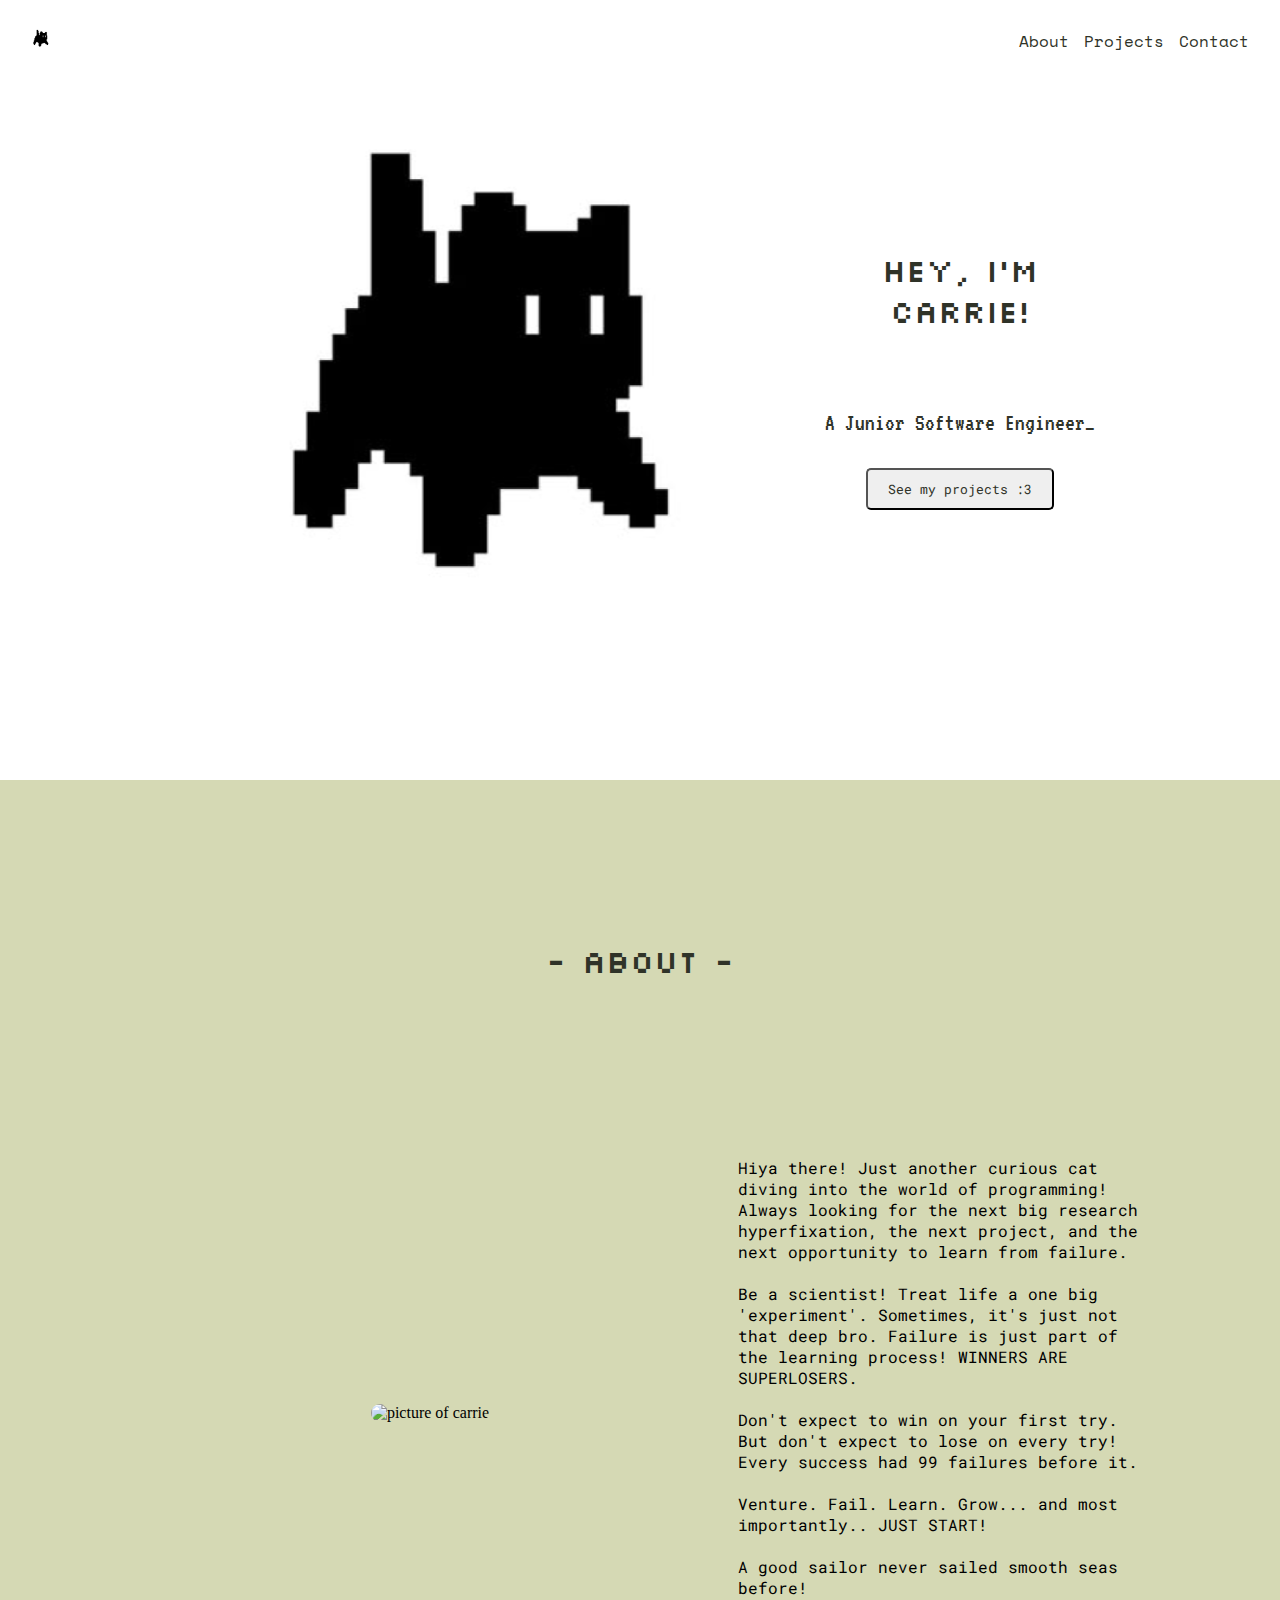
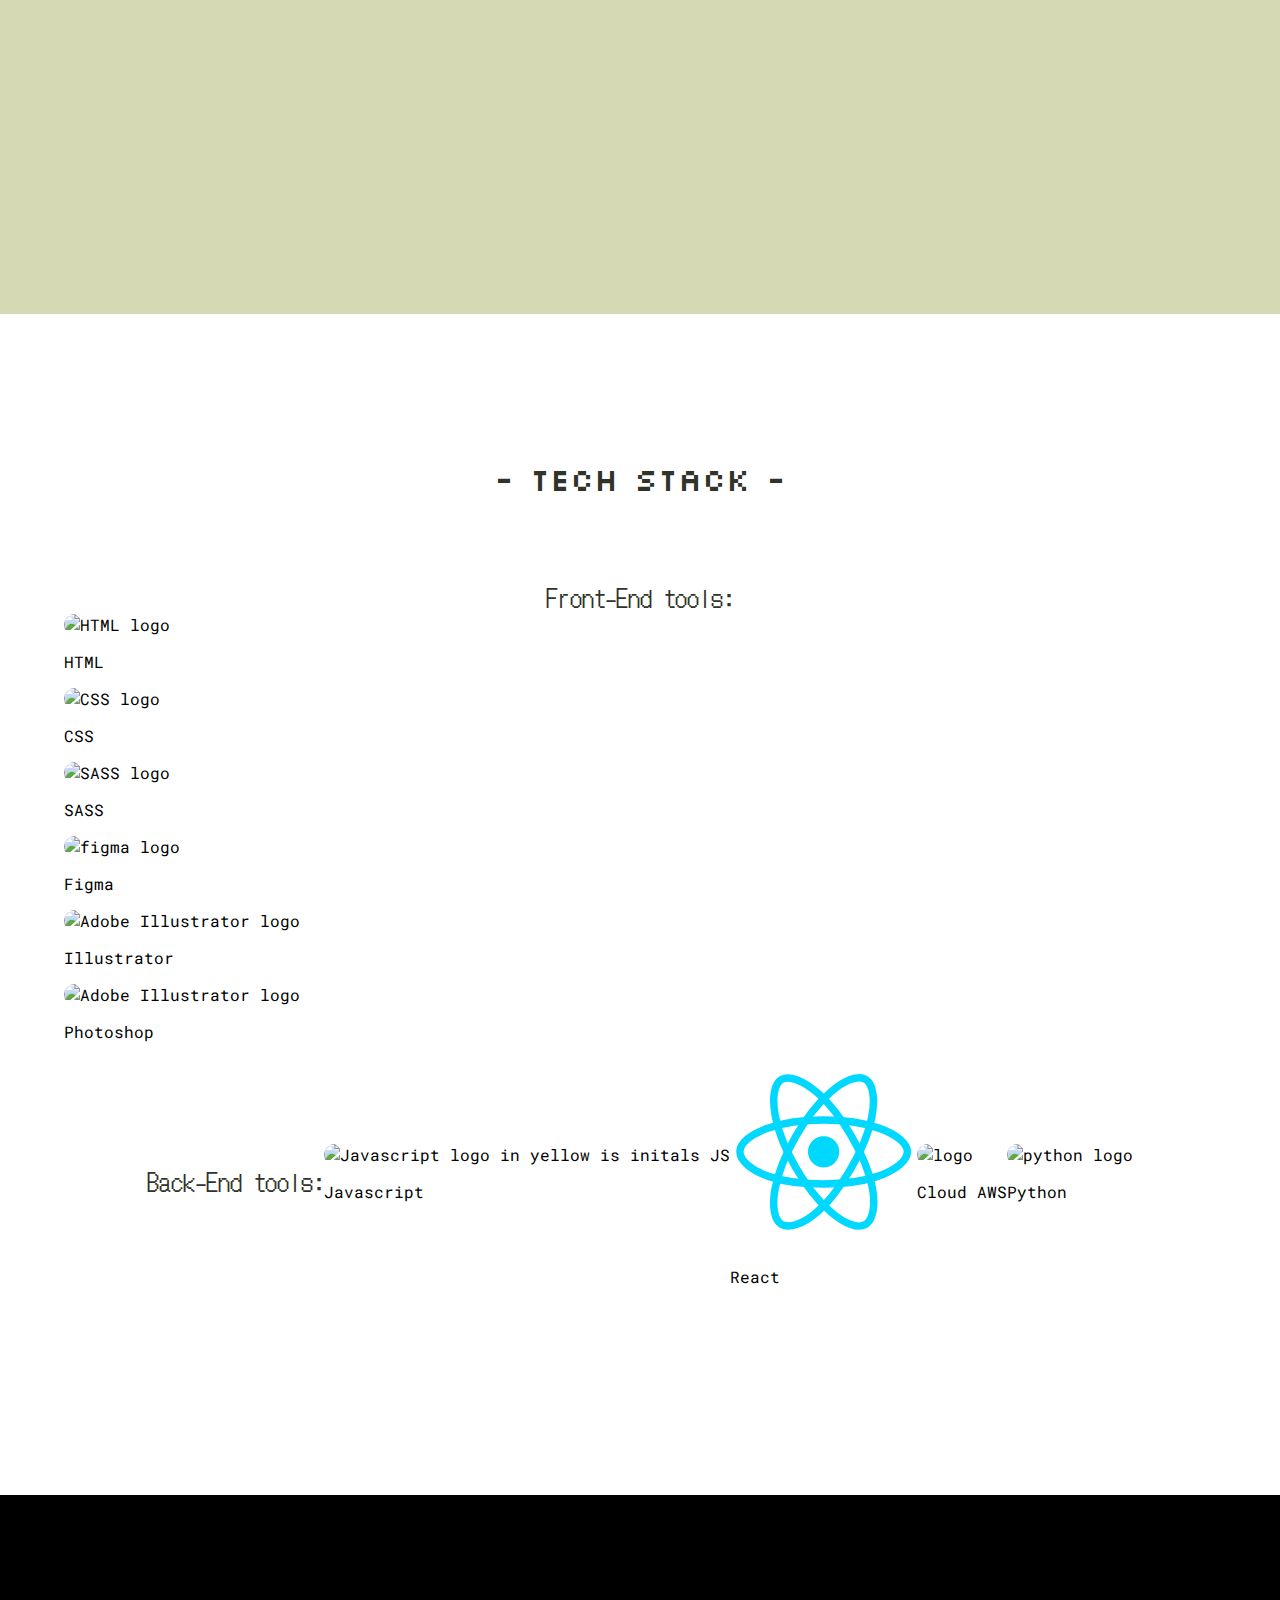
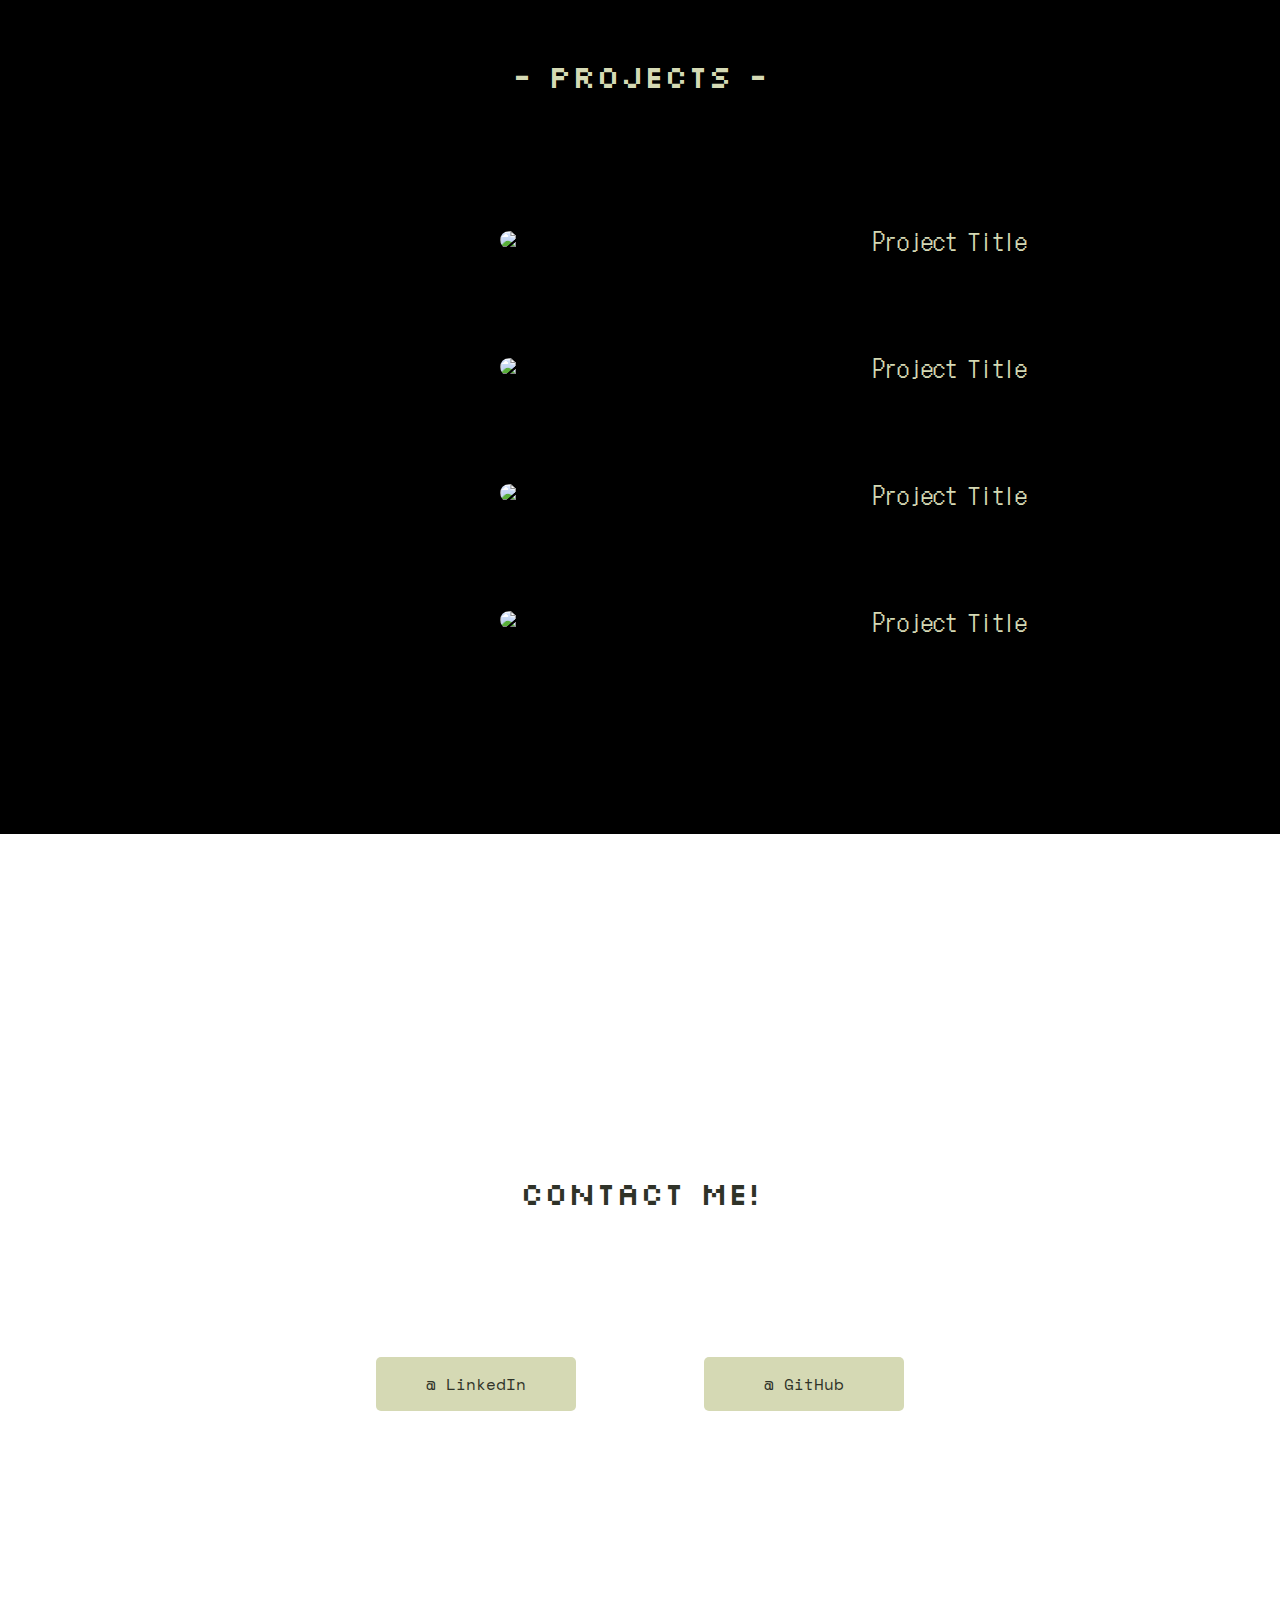
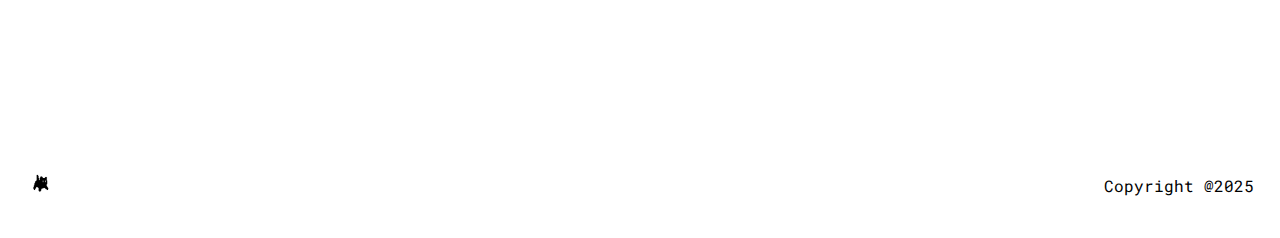
==== main-page.html @ 7bdbd023 "divides up techstacks in front and back end" ====
<!DOCTYPE html>
<html lang="en">
<head>
    <meta charset="UTF-8">
    <meta name="viewport" content="width=device-width, initial-scale=1.0">
    <title>Carrie Gale</title>
    <link rel="stylesheet" href="style.css">
    <link rel="preconnect" href="https://fonts.googleapis.com">
    <link rel="preconnect" href="https://fonts.gstatic.com" crossorigin>
    <link href="https://fonts.googleapis.com/css2?family=Chakra+Petch:ital,wght@0,300;0,400;0,500;0,600;0,700;1,300;1,400;1,500;1,600;1,700&family=DotGothic16&family=Open+Sans:ital,wght@0,300..800;1,300..800&family=Roboto+Mono:ital,wght@0,100..700;1,100..700&family=Silkscreen:wght@400;700&family=Space+Mono:ital,wght@0,400;0,700;1,400;1,700&family=VT323&display=swap" rel="stylesheet">
    <script src="https://kit.fontawesome.com/2f1970a1ee.js" crossorigin="anonymous"></script>
</head>
     
<body>
        <!-- Remember BEM : [block]__[element]--[modifier] -->
    <nav id="navbar">
        <div class="nav-wrapper">
            <div class="img-wrapper">
                <a href="./index.html">
                    <img id="logo" src="./images/cat mascot.png" alt="personal logo"> 
                </a>
            </div>
        </div>
        </div>
        <div class="nav-wrapper">
            <a href="#about">About</a>
            <a href="#projects">Projects</a>
            <a href="#contact">Contact</a>
        </div>
    </nav>

    <header id="header">
        <div class="half1">
            <div class="img-wrapper" >
                <img src="./images/cat mascot.png" alt="pixelated scaredy cat">
            </div>    
        </div>
        <div class="half2 fullHeight">
            <h1 class="silkscreen-regular">Hey, I'm Carrie!</h1>
            <h2 class="vt323-regular" >A Junior Software Engineer_</h2>
            <!-- <h3>& Freelance UX Designer</h2> -->
            <a href="#projects" id="button-wrap">
                <button type="button" class="CTA-button roboto-mono--normal">See my projects :3</button>
            </a>
        </div>
    </header>


    <section id="about">

        <h1 class="silkscreen-regular"> - ABOUT - </h1>

        <div class="whole-wrap">

            <div class="half1">
                <div class="img-wrapper">
                    <img src="https://placecats.com/500/500" alt="picture of carrie">
                </div>
            </div>
            <div class="half2">
                <div class="text-wrapper">
                    <!-- add spme emojis and bolding to spruce this up -->
                    <p class="roboto-mono--normal"> 
                        Hiya there! Just another curious cat diving into the world of programming! Always looking for the next big research hyperfixation, the next project, and the next opportunity to learn from failure.
                        <br><br>
                        Be a scientist!  Treat life a one big 'experiment'. Sometimes, it's just not that deep bro. Failure is just part of the learning process! WINNERS ARE SUPERLOSERS.
                        <br><br>
                        Don't expect to win on your first try. But don't expect to lose on every try! Every success had 99 failures before it. 
                        <br><br>
                        Venture. Fail. Learn. Grow... and most importantly.. JUST START! 
                        <br><br>
                        A good sailor never sailed smooth seas before!
                    </p>
                </div>
            </div>

        </div>

    </section>

    <section id="techstack-section">
        <h1 class="silkscreen-regular"> - TECH STACK - </h1>
        <div class="teckstack roboto-mono--normal">
            <h2 class="dotgothic16-regular">Front-End tools:</h2>

            <div class="teckstack__software">
                <img src="https://placecats.com/100/100" alt="HTML logo" >
                <p class="">HTML</p>
            </div>
            <div class="teckstack__software">
                <img src="https://placecats.com/100/100" alt="CSS logo" >
                <p class="roboto-mono--normal">CSS</p>
            </div>
            <div class="teckstack__software">
                <img src="https://placecats.com/100/100" alt="SASS logo" >
                <p class="roboto-mono--normal">SASS</p>
            </div>
            <div class="teckstack__software">
                <img src="https://placecats.com/100/100" alt="figma logo">
                <p class="roboto-mono--normal">Figma</p>
            </div>
            <div class="teckstack__software">
                <img src="https://placecats.com/100/100" alt="Adobe Illustrator logo">
                <p class="roboto-mono--normal">Illustrator</p>
            </div>
            <div class="teckstack__software">
                <img src="https://placecats.com/100/100" alt="Adobe Illustrator logo">
                <p class="roboto-mono--normal">Photoshop</p>
            </div>
        </div>
        <div class="techstack roboto-mono--normal">
            <h2 class="dotgothic16-regular">Back-End tools:</h2>
            <div class="teckstack__software">
                <img src="" alt="Javascript logo in yellow is initals JS">
                <p class="roboto-mono--normal">Javascript</p>
            </div> 
            <div class="teckstack__software">
                <img src="./images/react-logo.svg" alt="React logo showing a blue nucleus">
                <p class="roboto-mono--normal">React</p>
            </div>
            <div class="teckstack__software">
                <img src="https://placecats.com/100/100" alt="logo">
                <p class="roboto-mono--normal">Cloud AWS</p>
            </div>
            <div class="teckstack__software">
                <img src="https://placecats.com/100/100" alt="python logo">
                <p class="roboto-mono--normal">Python</p>
            </div>
        </div>
    </section>

    <section id="projects">

        <h1 class="silkscreen-regular"> - PROJECTS - </h1>

        <div class="project-card">
            <div class="half1">
                <div class="img-wrapper">
                    <img src="https://placecats.com/500/500" alt="project preview">
                </div>
            </div>
            <div class="half2">
                <div class="caption-wrapper">
                    <h2 class="project-title dotgothic16-regular">Project Title</h2>
                    <!-- <p class="caption roboto-mono--normal">this is a caption</p> -->
                </div>
            </div>
        </div>

        <div class="project-card">
            <div class="half1">
                <div class="img-wrapper">
                    <img src="https://placecats.com/500/500" alt="project preview">
                </div>
            </div>
            <div class="half2">
                <div class="caption-wrapper">
                    <h2 class="project-title dotgothic16-regular">Project Title</h2>
                    <!-- <p class="caption roboto-mono--normal">this is a caption</p> -->
                </div>
            </div>
        </div>

        <div class="project-card">
            <div class="half1">
                <div class="img-wrapper">
                    <img src="https://placecats.com/500/500" alt="project preview">
                </div>
            </div>
            <div class="half2">
                <div class="caption-wrapper">
                    <h2 class="project-title dotgothic16-regular">Project Title</h2>
                    <!-- <p class="caption roboto-mono--normal">this is a caption</p> -->
                </div>
            </div>
        </div>

        <div class="project-card">
            <div class="half1">
                <div class="img-wrapper">
                    <img src="https://placecats.com/500/500" alt="project preview">
                </div>
            </div>
            <div class="half2">
                <div class="caption-wrapper">
                    <h2 class="project-title dotgothic16-regular">Project Title</h2>
                    <!-- <p class="caption roboto-mono--normal">this is a caption</p> -->
                </div>
            </div>
        </div>

    </section>


    <section id="contact">
        <h1 class="silkscreen-regular">Contact me!</h1>
        <div id="contact-wrapper">
            <a href="https://www.linkedin.com/in/carrie-gale/">@ LinkedIn</a>
            <a href="https://github.com/carriegale2710/">@ GitHub</a>
        </div>
    </section>


    <footer id="footer">
        <div class="img-wrapper">
            <a href="./index.html">
                <img id="logo" src="./images/cat mascot.png" alt="personal logo"> 
            </a>
        </div>
        <p class="roboto-mono--normal">Copyright @2025</p>
    </footer>
    
</body>
</html>
---- style.css ----
/* SCSS HEX */
.silkscreen-regular {
  font-family: "Silkscreen", sans-serif;
  font-style: normal;
  font-weight: 400;
  margin: 0;
}
.silkscreen.silkscreen-bold {
  font-family: "Silkscreen", sans-serif;
  font-weight: 700;
  font-style: normal;
  margin: 0;
}

.vt323-regular {
  font-family: "VT323", monospace;
  font-weight: 400;
  font-style: normal;
  margin: 0;
}

.dotgothic16-regular {
  font-family: "DotGothic16", sans-serif;
  font-weight: 400;
  font-style: normal;
  margin: 0;
}

.roboto-mono--normal {
  font-family: "Roboto Mono", monospace;
  font-optical-sizing: auto;
  font-weight: normal;
  font-style: normal;
}

.open-sans--normal {
  font-family: "Open Sans", sans-serif;
  font-optical-sizing: auto;
  font-weight: normal;
  font-style: normal;
  font-variation-settings: "wdth" 100;
}

.space-mono--regular {
  font-family: "Space Mono", monospace;
  font-weight: 400;
  font-style: normal;
}
.space-mono--regular--italic {
  font-style: italic;
}
.space-mono--bold {
  font-family: "Space Mono", monospace;
  font-weight: 700;
  font-style: normal;
}
.space-mono--bold--italic {
  font-style: italic;
}

.whole-wrap {
  display: flex;
  flex-direction: row;
  justify-content: center;
  align-items: center;
  flex-wrap: wrap;
  width: 100%;
}

.half1 {
  width: 50%;
  height: fit-content;
  max-height: 100%;
  display: flex;
  flex-direction: column;
  justify-content: center;
  align-items: center;
  padding: 2%;
  justify-items: center;
}

.half2 {
  display: flex;
  flex-direction: column;
  justify-content: center;
  align-items: center;
  width: fit-content;
  height: auto;
}

.img-wrapper {
  max-height: 100%;
  max-width: 100%;
  display: flex;
  flex-direction: column;
  justify-content: center;
  align-items: center;
  overflow: hidden;
}
.img-wrapper img {
  max-width: 100%;
  max-height: 100%;
  height: auto;
  width: fit-content;
  object-fit: contain;
  justify-self: center;
  align-self: center;
}

.text-wrapper {
  max-height: 100%;
  max-width: 100%;
  display: flex;
  flex-direction: column;
  justify-content: center;
  align-items: center;
  padding: 80px 0 150px 20px;
}
.text-wrapper p {
  max-width: 400px;
  max-height: 100%;
  height: fit-content;
  width: fit-content;
}

.caption-wrapper {
  display: flex;
  flex-direction: row;
  justify-content: center;
  align-items: center;
  justify-content: space-between;
  text-align: left;
  width: 100%;
}

a {
  text-decoration: none;
  font-family: "Space Mono", monospace;
  font-weight: 500;
  font-style: normal;
  padding: 2px 5px 2px 5px;
  color: #2f3328;
}
a:hover {
  color: #70bd9a;
}

#logo {
  height: 20px;
}

.CTA-button {
  text-align: center;
  color: #2f3328;
  border-radius: 5px;
  padding: 10px 20px 10px 20px;
}
.CTA-button:hover {
  color: #d5d9b4;
  background-color: #2f3328;
}

nav {
  display: flex;
  flex-direction: row;
  justify-content: center;
  align-items: center;
  justify-content: space-between;
  padding: 2%;
  position: sticky;
  top: 0;
  overflow: hidden;
  background-color: white;
}
nav .nav-wrapper {
  display: flex;
  flex-direction: row;
  gap: 5px;
  height: 100%;
  max-width: 100%;
  justify-content: space-between;
}

#header {
  display: flex;
  flex-direction: row;
  justify-content: center;
  align-items: center;
  flex-wrap: wrap;
  align-self: center;
  height: fit-content;
  width: 100%;
  margin: 0px;
  padding: 0px 0 150px 0;
}
#header #button-wrap {
  margin: 10% 15% 10% 15%;
}

#about {
  padding: 80px 5% 150px 5%;
  background-color: #d5d9b4;
  height: fit-content;
  width: 100%;
}
#about .whole-wrap {
  display: flex;
  flex-direction: row;
  justify-content: center;
  align-items: center;
  flex-wrap: wrap;
  max-width: 100%;
  height: fit-content;
}

#projects {
  height: fit-content;
  background-color: black;
  padding: 80px 0 150px 0;
}
#projects h1 {
  color: #d5d9b4;
}

.project-card {
  padding: 30px;
  gap: 10px;
  display: flex;
  flex-direction: row;
  justify-content: center;
  align-items: center;
  flex-wrap: wrap;
}

.project-title {
  color: #d5d9b4;
}

#contact {
  width: 100%;
  height: 100vh;
  display: flex;
  flex-direction: column;
  justify-content: center;
  align-items: center;
  justify-content: center;
}

#contact-wrapper {
  width: 100%;
  display: flex;
  flex-direction: row;
  flex-wrap: wrap;
  display: flex;
  flex-direction: row;
  justify-content: center;
  align-items: center;
}
#contact-wrapper a {
  background-color: #d5d9b4;
  margin: 5%;
  border-radius: 5px;
  width: 200px;
  padding: 15px;
  display: flex;
  flex-direction: column;
  justify-content: center;
  align-items: center;
}

#footer {
  display: flex;
  flex-direction: row;
  justify-content: center;
  align-items: center;
  justify-content: space-between;
  padding: 2%;
}

#techstack-section {
  max-width: 100%;
  padding: 5% 5% 15% 5%;
  justify-content: space-evenly;
}

.techstack {
  display: flex;
  flex-direction: row;
  justify-content: center;
  align-items: center;
  flex-wrap: wrap;
}
.techstack__software {
  display: flex;
  flex-direction: column;
  justify-content: center;
  align-items: center;
  flex-wrap: wrap;
  width: fit-content;
  height: fit-content;
  padding: 100px;
}

* {
  box-sizing: border-box;
}

html, body {
  height: 100vh;
  padding: 0;
  margin: 0;
  scroll-behavior: smooth;
}

h1 {
  padding: 80px 5%;
  text-align: center;
  color: #2f3328;
}

h2 {
  margin: 20px;
  text-align: center;
  color: #2f3328;
}

img, button {
  border-radius: 20px;
}

/*# sourceMappingURL=style.css.map */
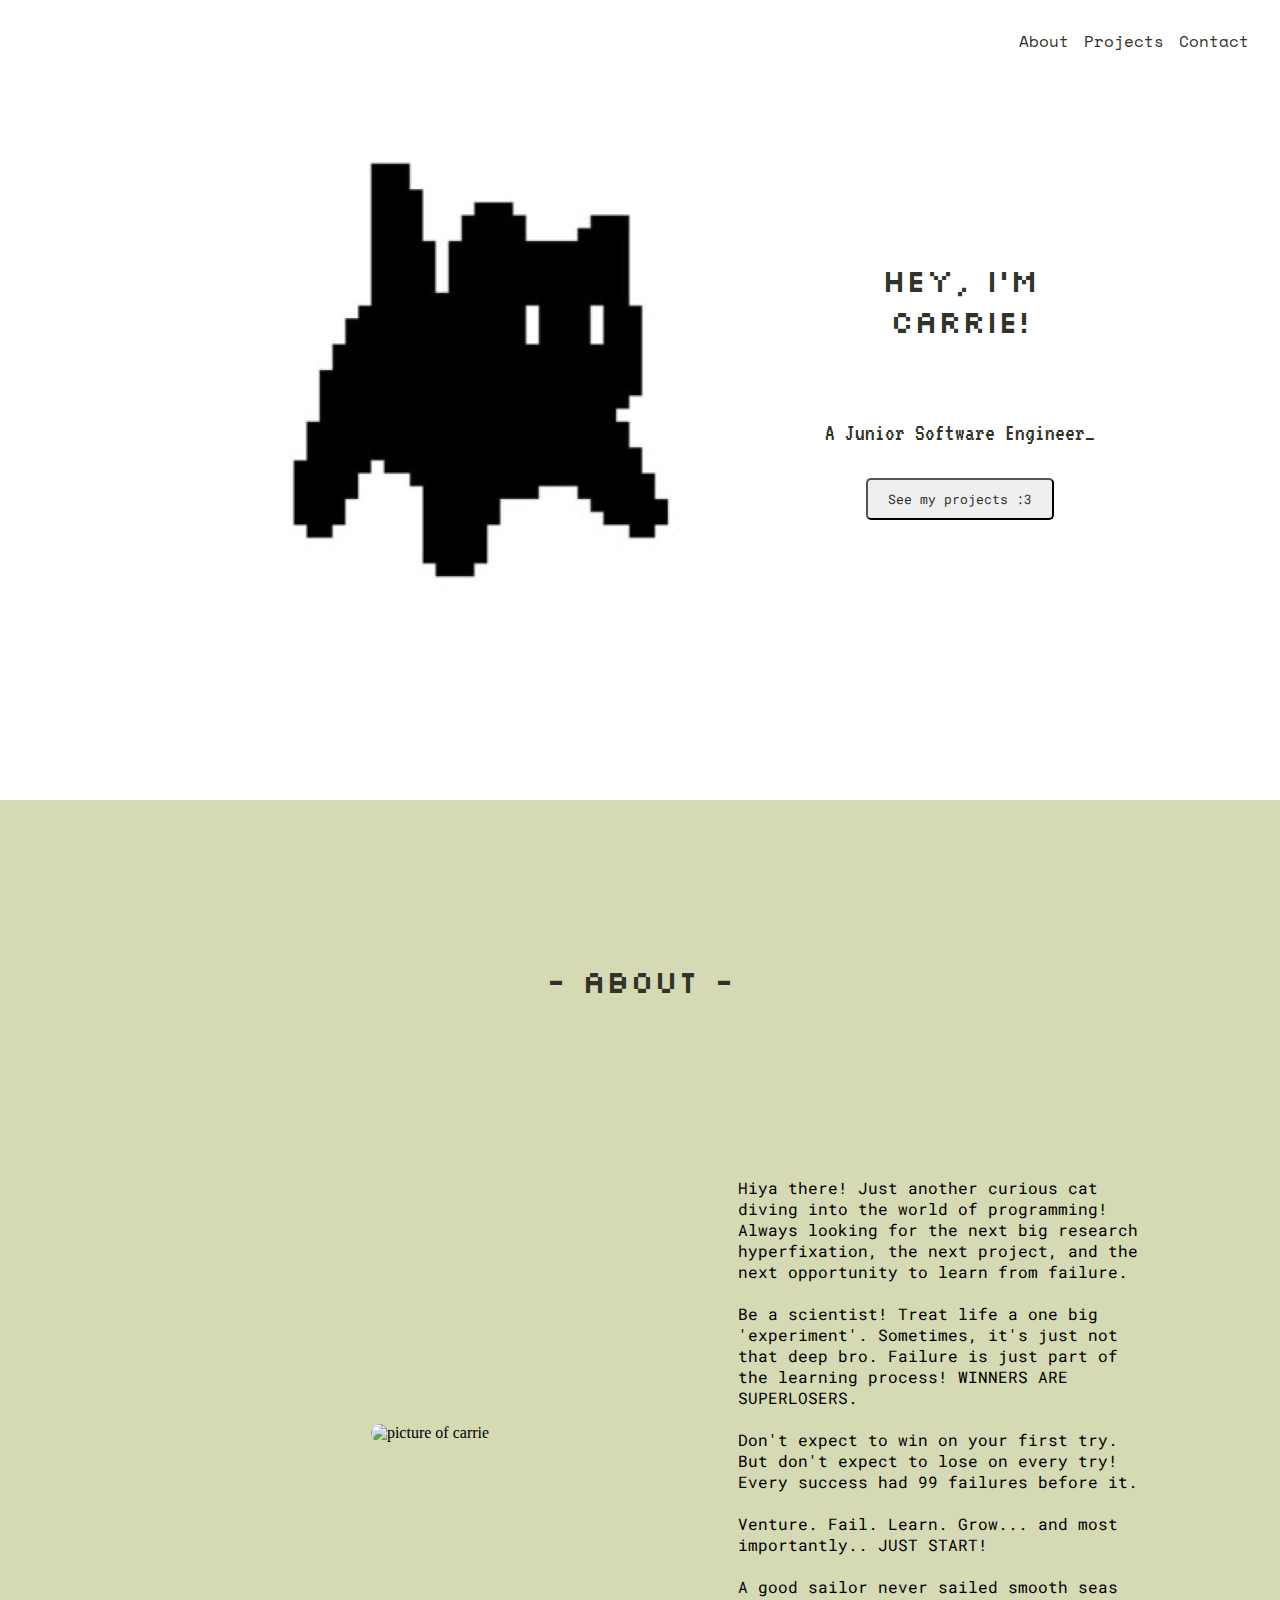
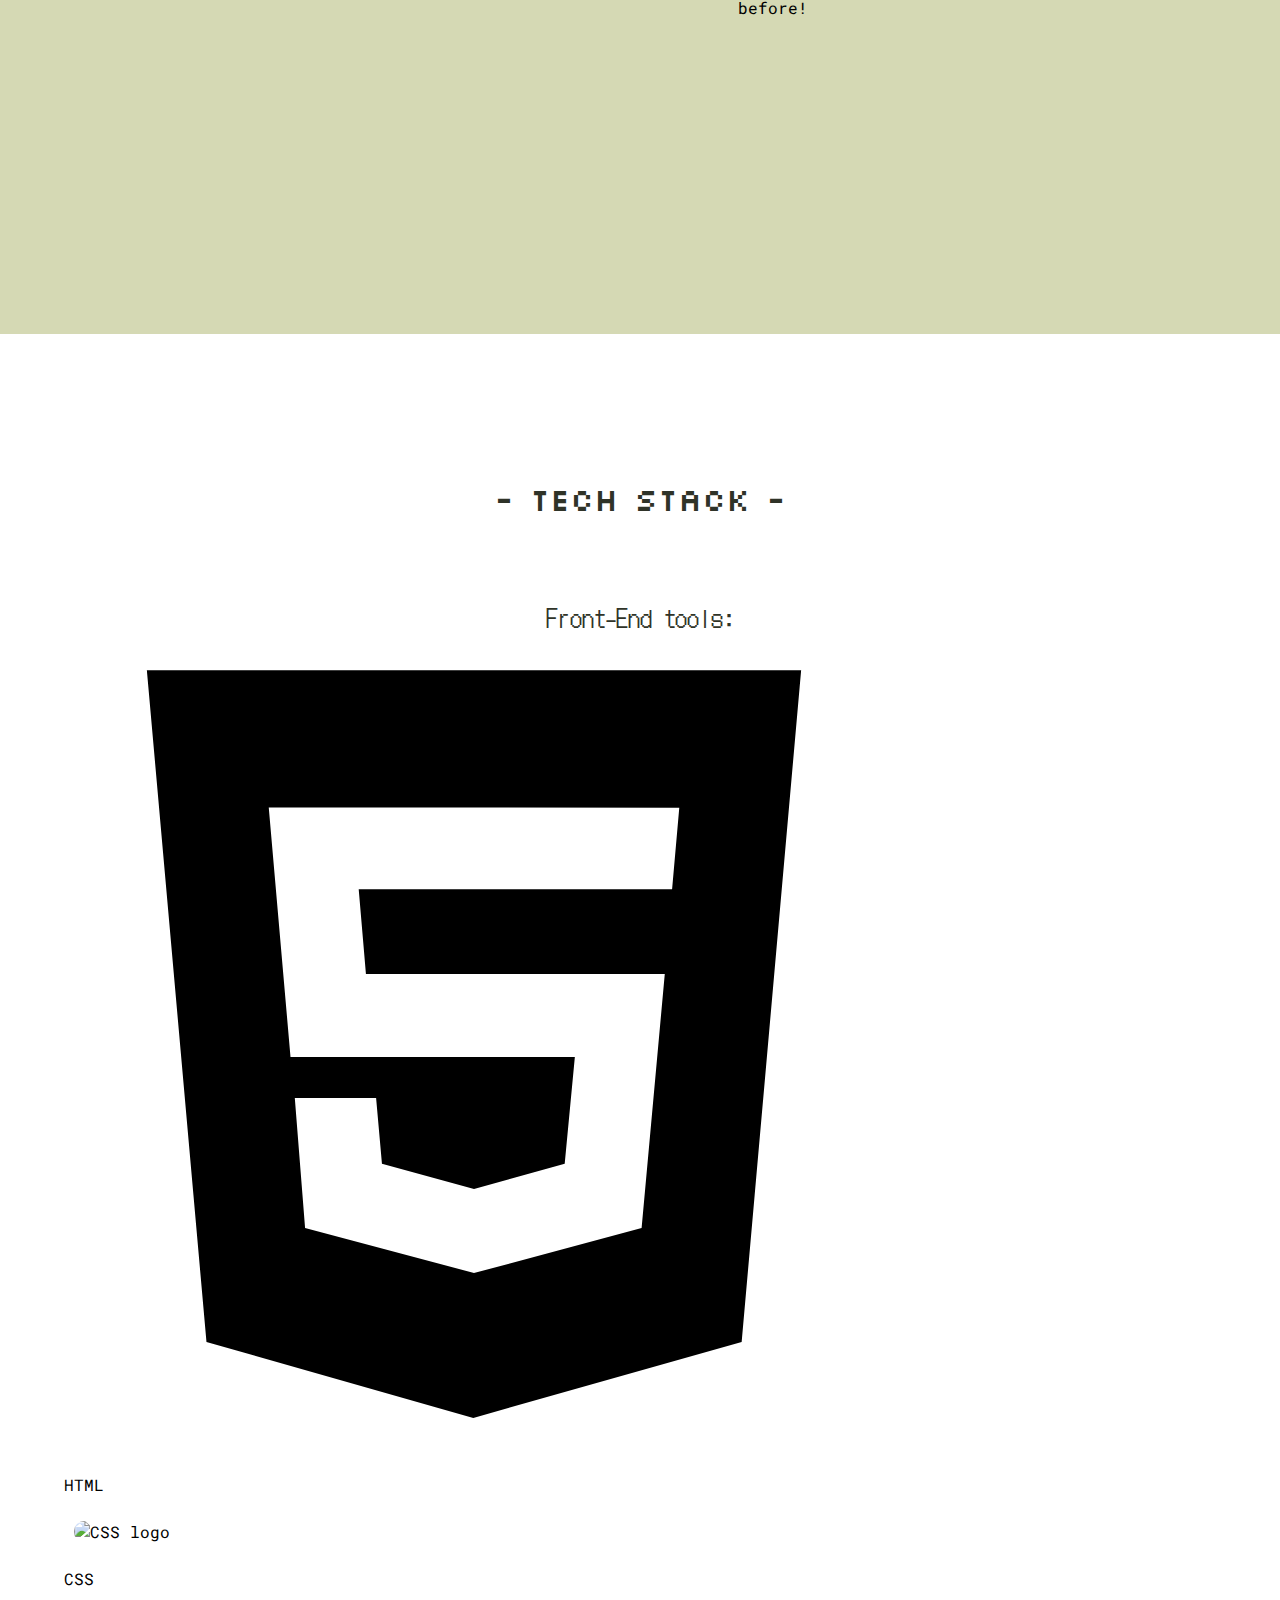
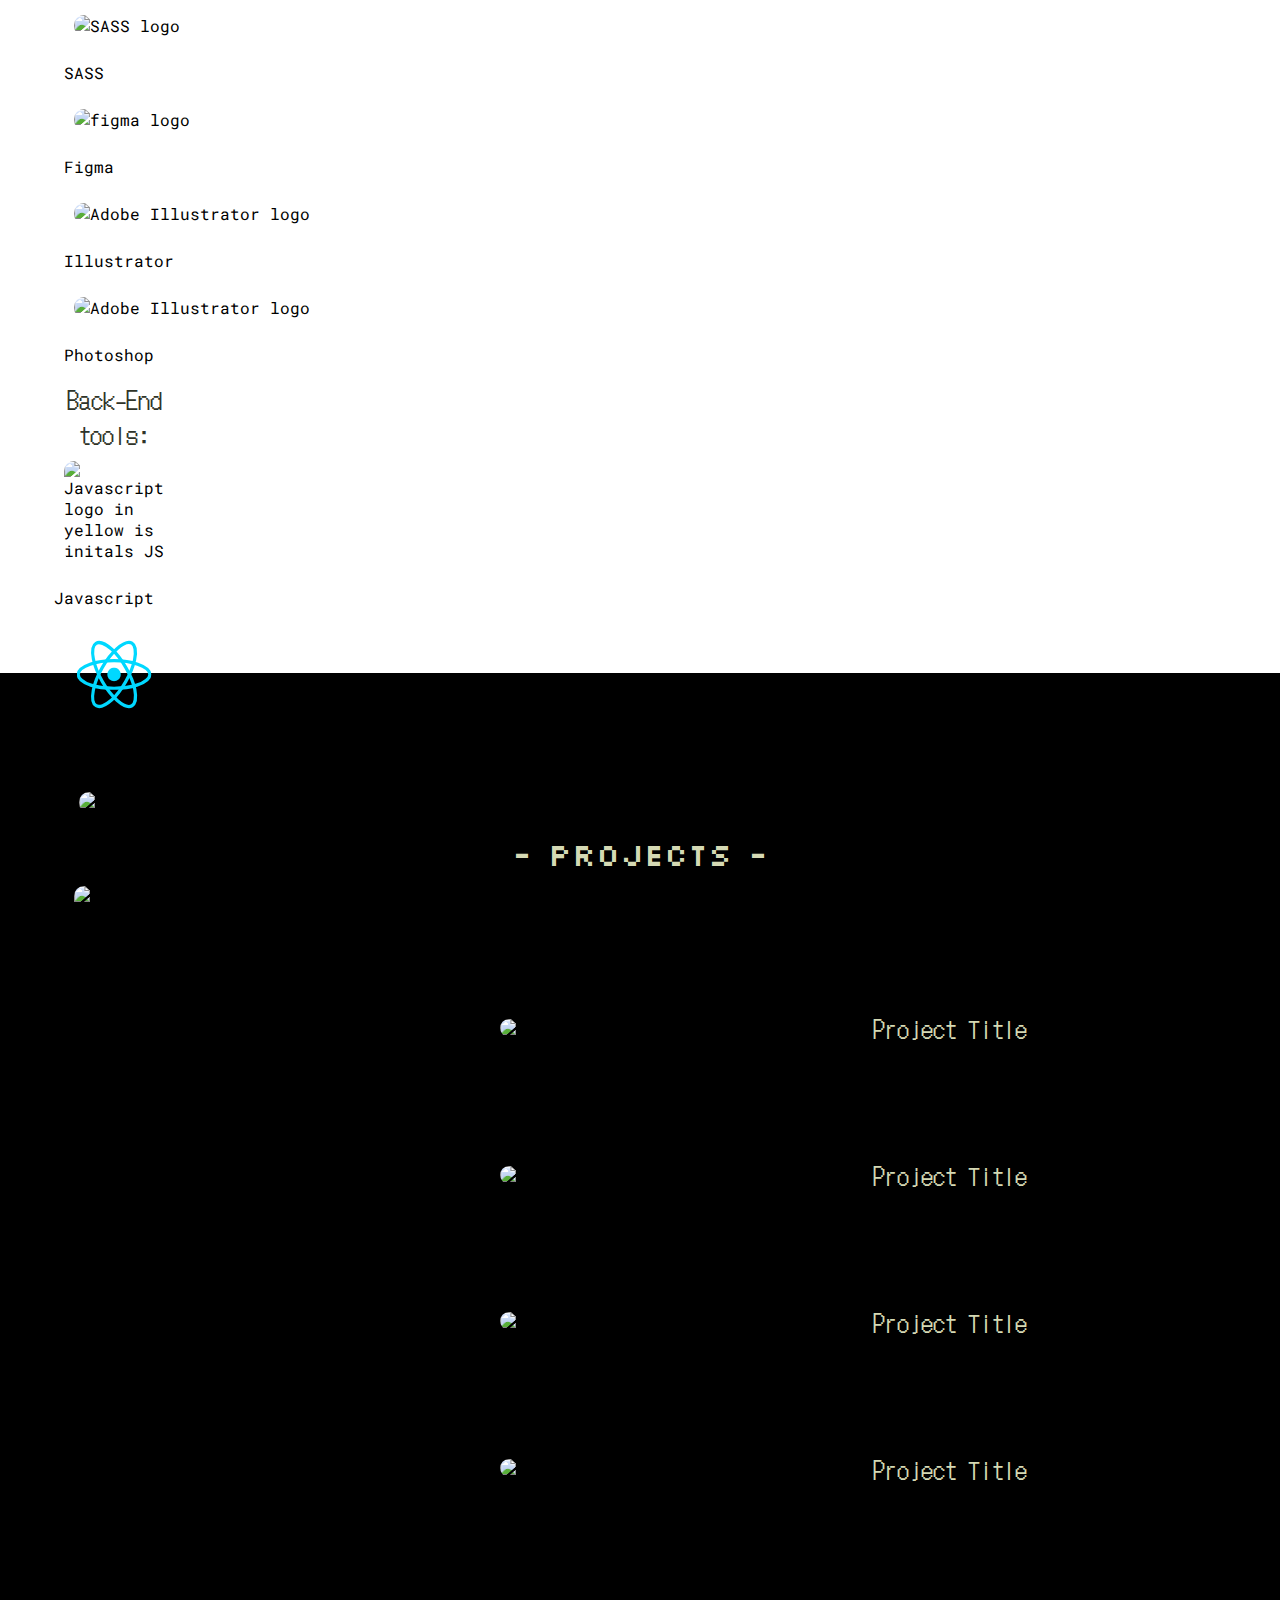
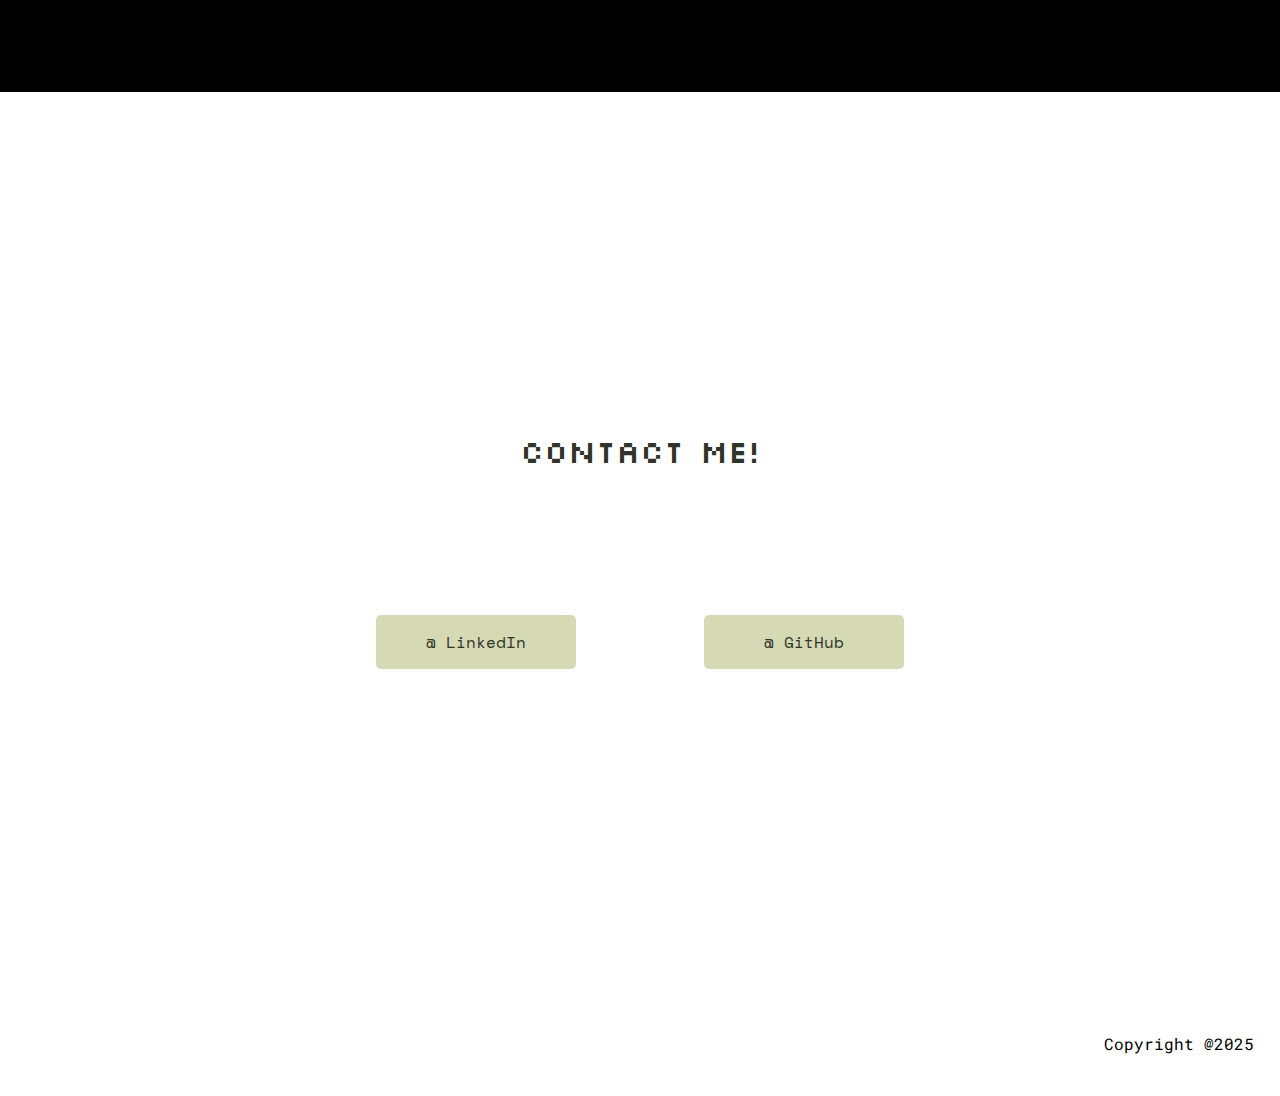
==== commit e332df64: "renames files and classes, ids" ====
--- a/main-page.html
+++ b/main-page.html
@@ -13,7 +13,7 @@
      
 <body>
         <!-- Remember BEM : [block]__[element]--[modifier] -->
-    <nav id="navbar">
+    <nav id="nav">
         <div class="nav-wrapper">
             <div class="img-wrapper">
                 <a href="./index.html">
@@ -83,8 +83,8 @@
         <div class="teckstack roboto-mono--normal">
             <h2 class="dotgothic16-regular">Front-End tools:</h2>
 
-            <div class="teckstack__software">
-                <img src="https://placecats.com/100/100" alt="HTML logo" >
+            <div class="teckstack__item">
+                <img src="./images/logos/html5-svgrepo-com.svg" alt="HTML logo" >
                 <p class="">HTML</p>
             </div>
             <div class="teckstack__software">
--- a/style.css
+++ b/style.css
@@ -97,9 +97,10 @@
   align-items: center;
   overflow: hidden;
 }
-.img-wrapper img {
-  max-width: 100%;
-  max-height: 100%;
+
+img {
+  max-height: 100%;
+  max-width: 100%;
   height: auto;
   width: fit-content;
   object-fit: contain;
@@ -289,16 +290,19 @@
   justify-content: center;
   align-items: center;
   flex-wrap: wrap;
-}
-.techstack__software {
-  display: flex;
-  flex-direction: column;
-  justify-content: center;
-  align-items: center;
-  flex-wrap: wrap;
+  height: 100px;
+  width: 100px;
+}
+.techstack__item {
+  display: flex;
+  flex-direction: column;
+  justify-content: center;
+  align-items: center;
+  flex-wrap: wrap;
+  max-height: 100%;
+  max-width: 100%;
+  height: fit-content;
   width: fit-content;
-  height: fit-content;
-  padding: 100px;
 }
 
 * {
@@ -324,8 +328,15 @@
   color: #2f3328;
 }
 
-img, button {
+button {
   border-radius: 20px;
 }
 
+img {
+  max-width: 100%;
+  object-fit: scale-down;
+  padding: 10px;
+  border-radius: 20px;
+}
+
 /*# sourceMappingURL=style.css.map */
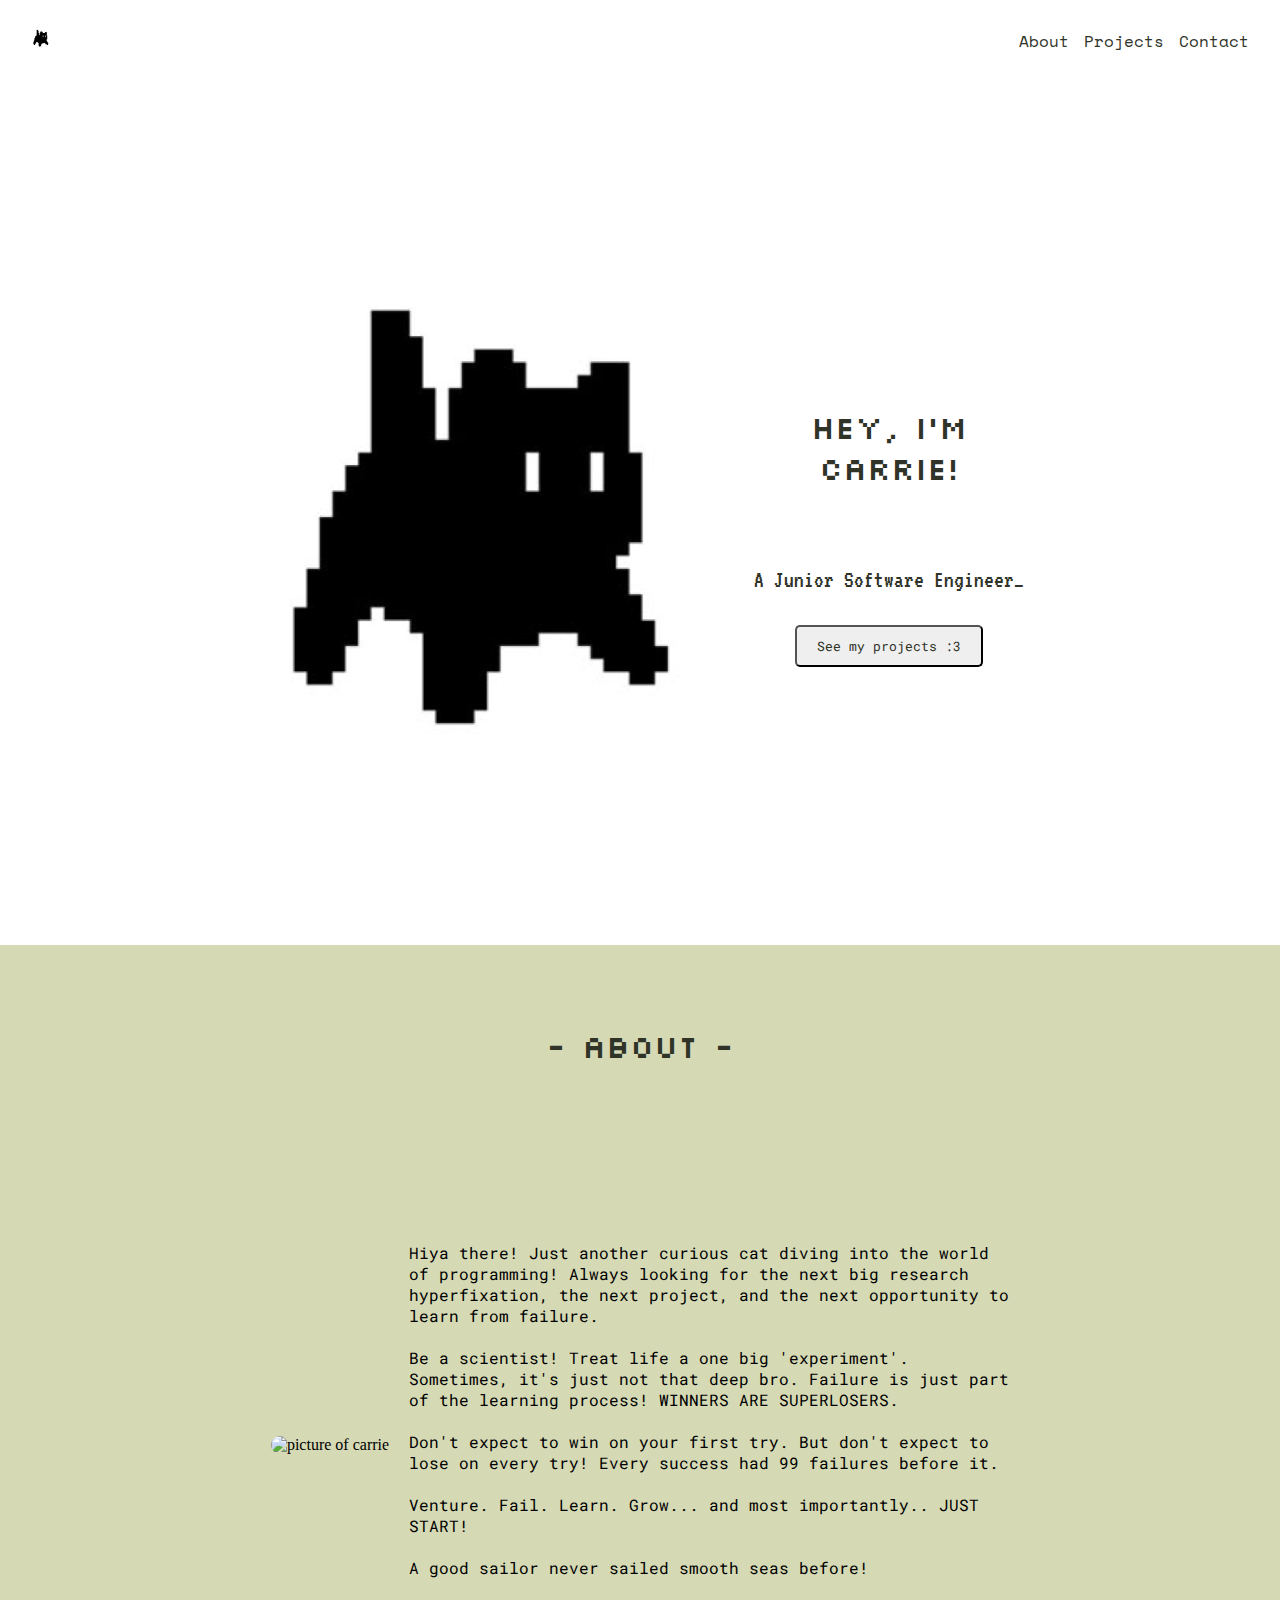
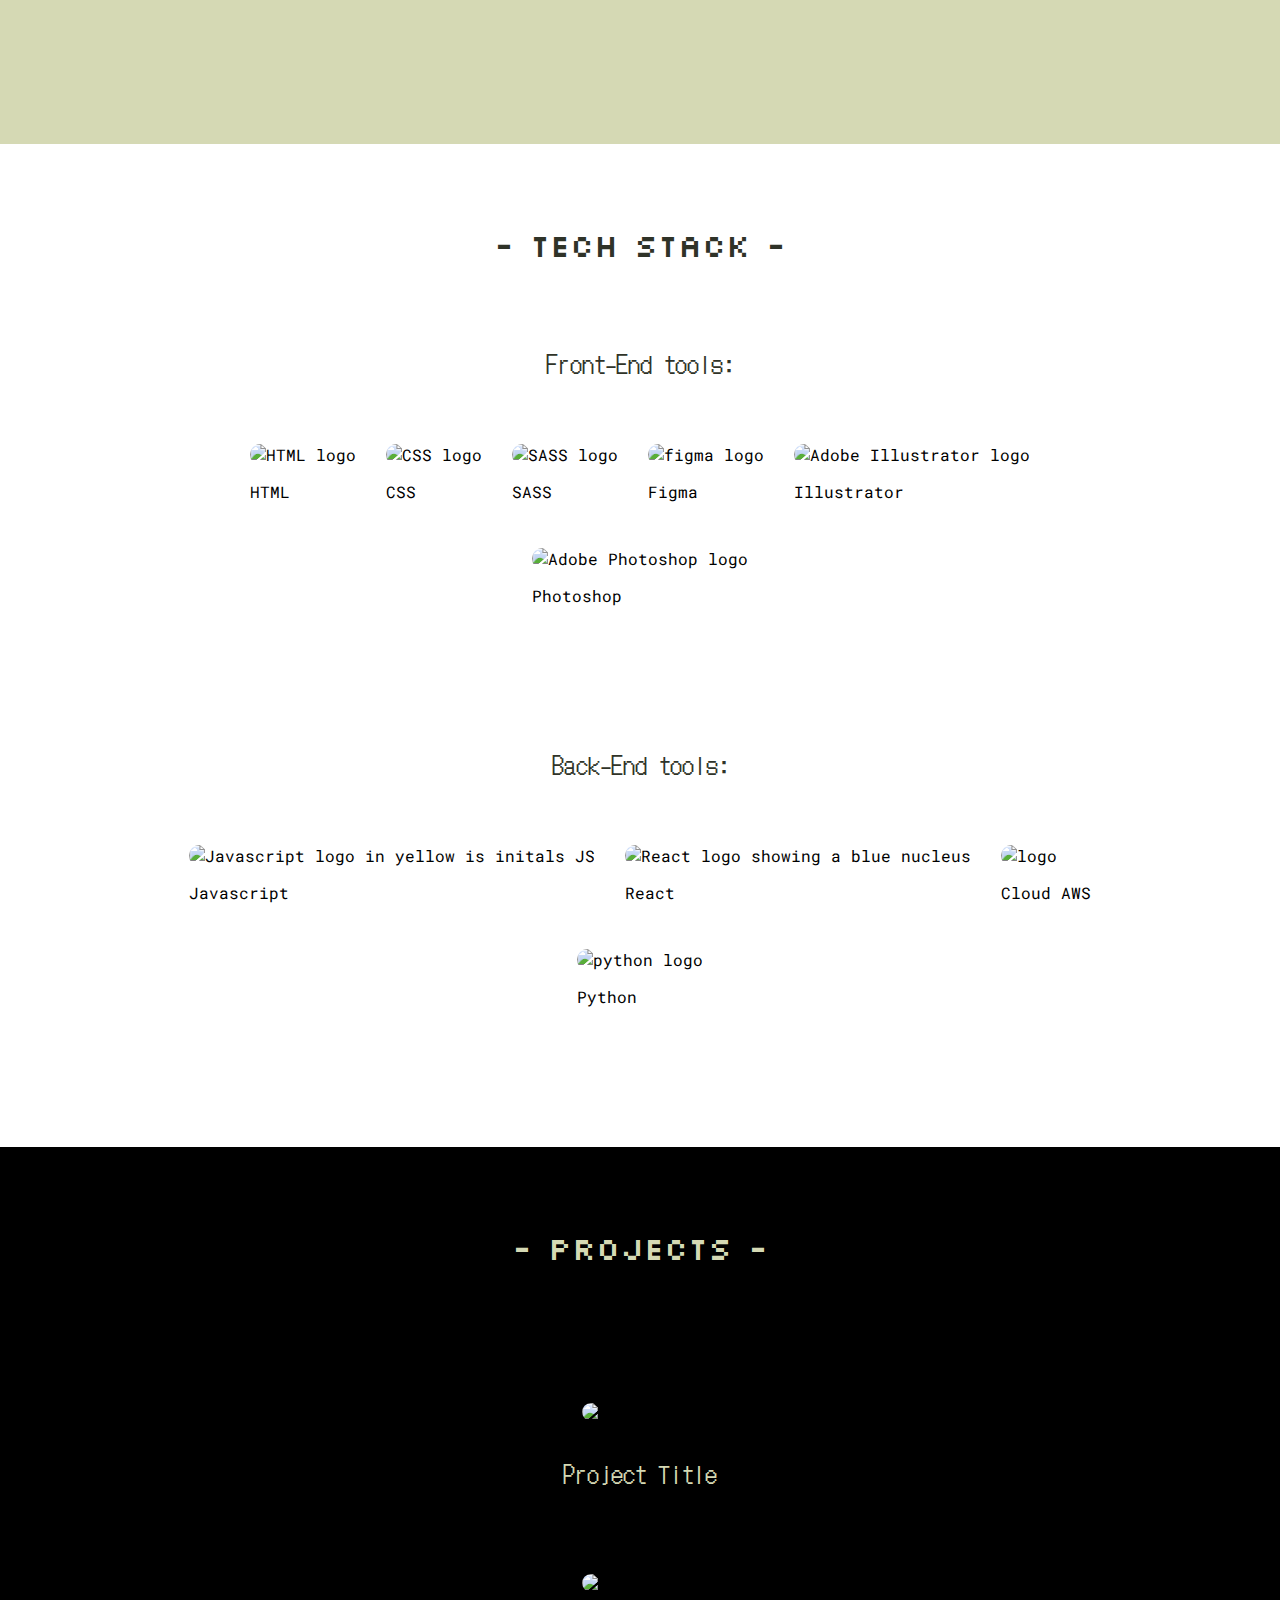
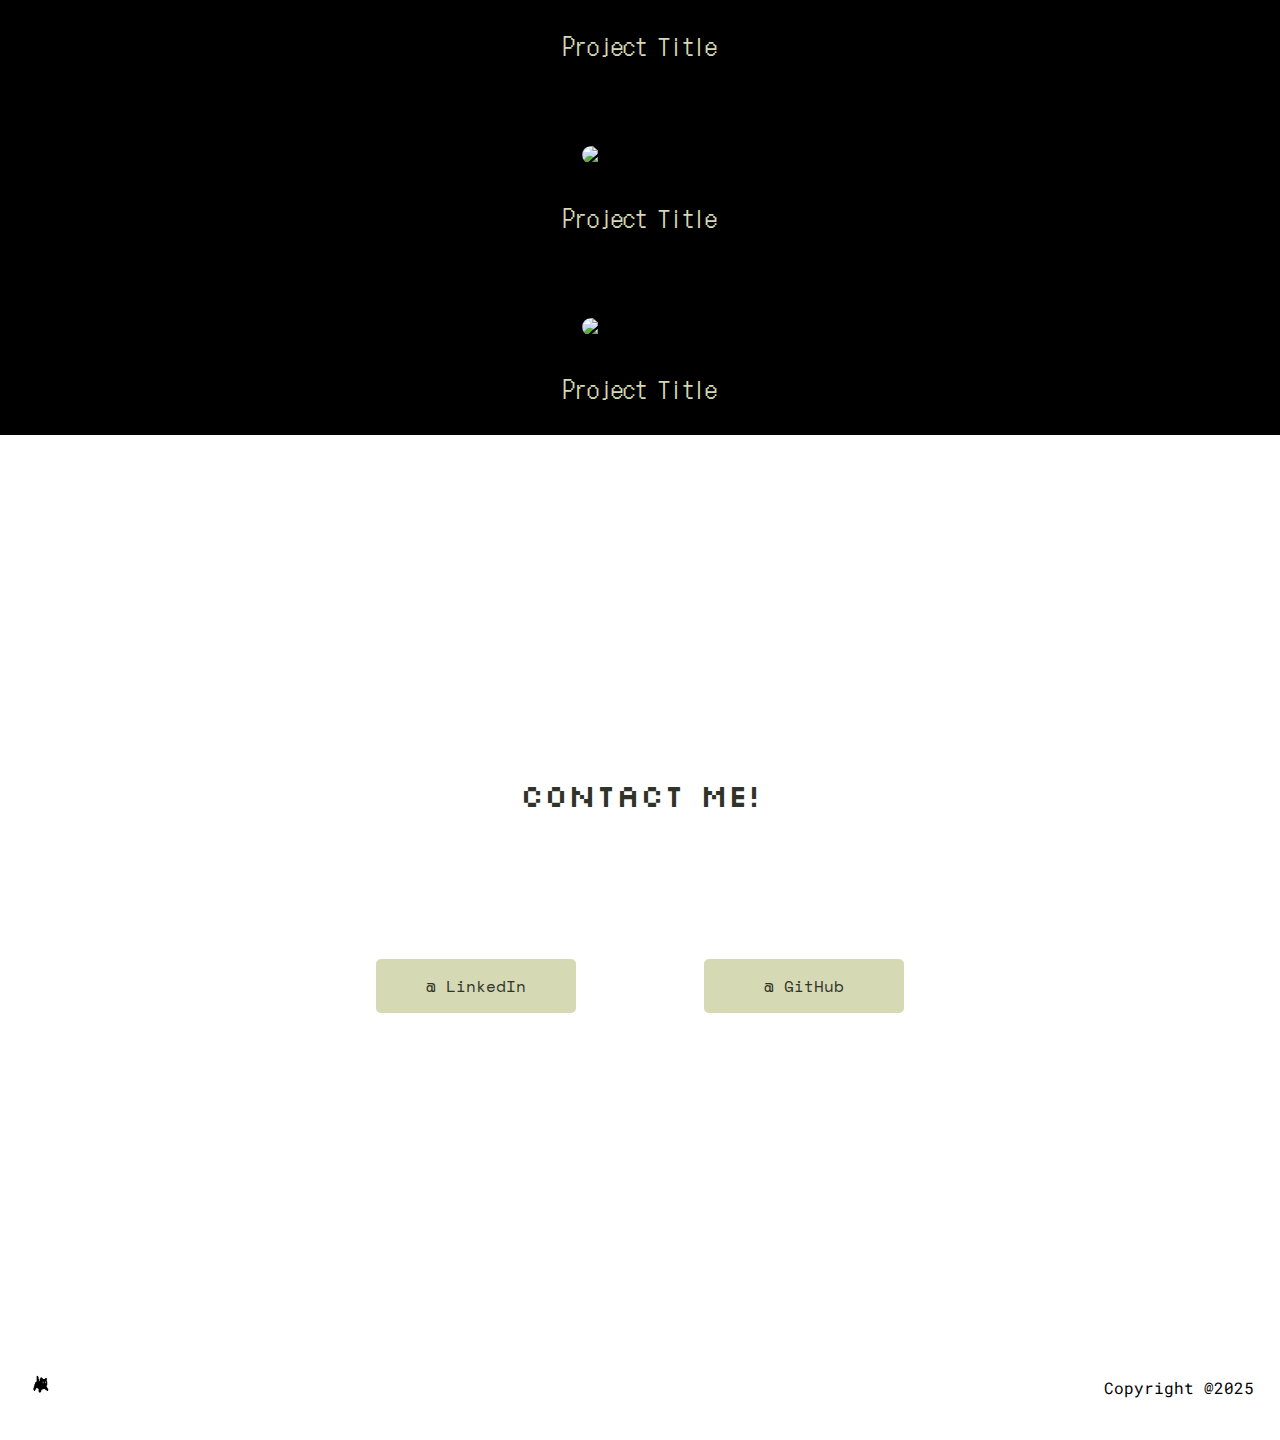
==== commit d347726a: "fixed texhstack section" ====
--- a/main-page.html
+++ b/main-page.html
@@ -14,12 +14,10 @@
 <body>
         <!-- Remember BEM : [block]__[element]--[modifier] -->
     <nav id="nav">
-        <div class="nav-wrapper">
-            <div class="img-wrapper">
-                <a href="./index.html">
-                    <img id="logo" src="./images/cat mascot.png" alt="personal logo"> 
-                </a>
-            </div>
+        <div class="img-wrapper">
+            <a href="./index.html">
+                <img id="logo" src="./images/cat mascot.png" alt="personal logo"> 
+            </a>
         </div>
         </div>
         <div class="nav-wrapper">
@@ -30,11 +28,9 @@
     </nav>
 
     <header id="header">
-        <div class="half1">
-            <div class="img-wrapper" >
-                <img src="./images/cat mascot.png" alt="pixelated scaredy cat">
-            </div>    
-        </div>
+        <div class="img-wrapper" >
+            <img src="./images/cat mascot.png" alt="pixelated scaredy cat">
+        </div>   
         <div class="half2 fullHeight">
             <h1 class="silkscreen-regular">Hey, I'm Carrie!</h1>
             <h2 class="vt323-regular" >A Junior Software Engineer_</h2>
@@ -51,28 +47,22 @@
         <h1 class="silkscreen-regular"> - ABOUT - </h1>
 
         <div class="whole-wrap">
-
-            <div class="half1">
-                <div class="img-wrapper">
-                    <img src="https://placecats.com/500/500" alt="picture of carrie">
-                </div>
-            </div>
-            <div class="half2">
-                <div class="text-wrapper">
-                    <!-- add spme emojis and bolding to spruce this up -->
-                    <p class="roboto-mono--normal"> 
-                        Hiya there! Just another curious cat diving into the world of programming! Always looking for the next big research hyperfixation, the next project, and the next opportunity to learn from failure.
-                        <br><br>
-                        Be a scientist!  Treat life a one big 'experiment'. Sometimes, it's just not that deep bro. Failure is just part of the learning process! WINNERS ARE SUPERLOSERS.
-                        <br><br>
-                        Don't expect to win on your first try. But don't expect to lose on every try! Every success had 99 failures before it. 
-                        <br><br>
-                        Venture. Fail. Learn. Grow... and most importantly.. JUST START! 
-                        <br><br>
-                        A good sailor never sailed smooth seas before!
-                    </p>
-                </div>
-            </div>
+            <div class="img-wrapper">
+                <img src="https://placecats.com/500/500" alt="picture of carrie">
+            </div>
+            <div class="text-wrapper">
+                <!-- add spme emojis and bolding to spruce this up -->
+                <p class="roboto-mono--normal"> 
+                    Hiya there! Just another curious cat diving into the world of programming! Always looking for the next big research hyperfixation, the next project, and the next opportunity to learn from failure.
+                    <br><br>
+                    Be a scientist!  Treat life a one big 'experiment'. Sometimes, it's just not that deep bro. Failure is just part of the learning process! WINNERS ARE SUPERLOSERS.
+                    <br><br>
+                    Don't expect to win on your first try. But don't expect to lose on every try! Every success had 99 failures before it. 
+                    <br><br>
+                    Venture. Fail. Learn. Grow... and most importantly.. JUST START! 
+                    <br><br>
+                    A good sailor never sailed smooth seas before!
+                </p>
 
         </div>
 
@@ -80,51 +70,51 @@
 
     <section id="techstack-section">
         <h1 class="silkscreen-regular"> - TECH STACK - </h1>
-        <div class="teckstack roboto-mono--normal">
-            <h2 class="dotgothic16-regular">Front-End tools:</h2>
-
-            <div class="teckstack__item">
-                <img src="./images/logos/html5-svgrepo-com.svg" alt="HTML logo" >
-                <p class="">HTML</p>
-            </div>
-            <div class="teckstack__software">
+        <h2 class="dotgothic16-regular">Front-End tools:</h2>
+        
+        <div class="techstack roboto-mono--normal">
+            <div class="teckstack__item">
+                <img src="https://placecats.com/100/100" alt="HTML logo" >
+                <p >HTML</p>
+            </div>
+            <div class="teckstack__item">
                 <img src="https://placecats.com/100/100" alt="CSS logo" >
-                <p class="roboto-mono--normal">CSS</p>
-            </div>
-            <div class="teckstack__software">
+                <p>CSS</p>
+            </div>
+            <div class="teckstack__item">
                 <img src="https://placecats.com/100/100" alt="SASS logo" >
-                <p class="roboto-mono--normal">SASS</p>
-            </div>
-            <div class="teckstack__software">
+                <p>SASS</p>
+            </div>
+            <div class="teckstack__item">
                 <img src="https://placecats.com/100/100" alt="figma logo">
-                <p class="roboto-mono--normal">Figma</p>
-            </div>
-            <div class="teckstack__software">
+                <p>Figma</p>
+            </div>
+            <div class="teckstack__item">
                 <img src="https://placecats.com/100/100" alt="Adobe Illustrator logo">
-                <p class="roboto-mono--normal">Illustrator</p>
-            </div>
-            <div class="teckstack__software">
-                <img src="https://placecats.com/100/100" alt="Adobe Illustrator logo">
-                <p class="roboto-mono--normal">Photoshop</p>
-            </div>
-        </div>
+                <p>Illustrator</p>
+            </div>
+            <div class="teckstack__item">
+                <img src="https://placecats.com/100/100" alt="Adobe  Photoshop logo">
+                <p>Photoshop</p>
+            </div>
+        </div>
+        <h2 class="dotgothic16-regular">Back-End tools:</h2>
         <div class="techstack roboto-mono--normal">
-            <h2 class="dotgothic16-regular">Back-End tools:</h2>
-            <div class="teckstack__software">
-                <img src="" alt="Javascript logo in yellow is initals JS">
-                <p class="roboto-mono--normal">Javascript</p>
+            <div class="teckstack__item">
+                <img src="https://placecats.com/100/100" alt="Javascript logo in yellow is initals JS">
+                <p>Javascript</p>
             </div> 
-            <div class="teckstack__software">
-                <img src="./images/react-logo.svg" alt="React logo showing a blue nucleus">
-                <p class="roboto-mono--normal">React</p>
-            </div>
-            <div class="teckstack__software">
+            <div class="teckstack__item">
+                <img src="https://placecats.com/100/100" alt="React logo showing a blue nucleus">
+                <p>React</p>
+            </div>
+            <div class="teckstack__item">
                 <img src="https://placecats.com/100/100" alt="logo">
-                <p class="roboto-mono--normal">Cloud AWS</p>
-            </div>
-            <div class="teckstack__software">
+                <p>Cloud AWS</p>
+            </div>
+            <div class="teckstack__item">
                 <img src="https://placecats.com/100/100" alt="python logo">
-                <p class="roboto-mono--normal">Python</p>
+                <p>Python</p>
             </div>
         </div>
     </section>
--- a/style.css
+++ b/style.css
@@ -1,4 +1,10 @@
 /* SCSS HEX */
+h1 {
+  padding: 80px 5%;
+  text-align: center;
+  color: #2f3328;
+}
+
 .silkscreen-regular {
   font-family: "Silkscreen", sans-serif;
   font-style: normal;
@@ -12,6 +18,12 @@
   margin: 0;
 }
 
+h2 {
+  margin: 20px;
+  text-align: center;
+  color: #2f3328;
+}
+
 .vt323-regular {
   font-family: "VT323", monospace;
   font-weight: 400;
@@ -24,6 +36,13 @@
   font-weight: 400;
   font-style: normal;
   margin: 0;
+}
+
+p {
+  max-width: 600px;
+  max-height: 100%;
+  height: fit-content;
+  width: fit-content;
 }
 
 .roboto-mono--normal {
@@ -68,8 +87,7 @@
 }
 
 .half1 {
-  width: 50%;
-  height: fit-content;
+  height: auto;
   max-height: 100%;
   display: flex;
   flex-direction: column;
@@ -85,7 +103,7 @@
   justify-content: center;
   align-items: center;
   width: fit-content;
-  height: auto;
+  height: fit-content;
 }
 
 .img-wrapper {
@@ -116,12 +134,6 @@
   justify-content: center;
   align-items: center;
   padding: 80px 0 150px 20px;
-}
-.text-wrapper p {
-  max-width: 400px;
-  max-height: 100%;
-  height: fit-content;
-  width: fit-content;
 }
 
 .caption-wrapper {
@@ -182,24 +194,22 @@
   justify-content: space-between;
 }
 
-#header {
-  display: flex;
-  flex-direction: row;
-  justify-content: center;
-  align-items: center;
-  flex-wrap: wrap;
-  align-self: center;
-  height: fit-content;
-  width: 100%;
+header {
+  display: flex;
+  flex-direction: row;
+  justify-content: center;
+  align-items: center;
+  flex-wrap: wrap;
+  height: 96vh;
+  width: 100vw;
   margin: 0px;
-  padding: 0px 0 150px 0;
-}
-#header #button-wrap {
+}
+
+#button-wrap {
   margin: 10% 15% 10% 15%;
 }
 
 #about {
-  padding: 80px 5% 150px 5%;
   background-color: #d5d9b4;
   height: fit-content;
   width: 100%;
@@ -217,7 +227,6 @@
 #projects {
   height: fit-content;
   background-color: black;
-  padding: 80px 0 150px 0;
 }
 #projects h1 {
   color: #d5d9b4;
@@ -227,10 +236,9 @@
   padding: 30px;
   gap: 10px;
   display: flex;
-  flex-direction: row;
-  justify-content: center;
-  align-items: center;
-  flex-wrap: wrap;
+  flex-direction: column;
+  justify-content: center;
+  align-items: center;
 }
 
 .project-title {
@@ -278,31 +286,22 @@
   padding: 2%;
 }
 
-#techstack-section {
-  max-width: 100%;
-  padding: 5% 5% 15% 5%;
-  justify-content: space-evenly;
-}
-
 .techstack {
   display: flex;
   flex-direction: row;
   justify-content: center;
   align-items: center;
-  flex-wrap: wrap;
-  height: 100px;
-  width: 100px;
+  max-width: 100%;
+  padding: 5% 10%;
+  flex-wrap: wrap;
+  gap: 30px;
+  margin-bottom: 60px;
 }
 .techstack__item {
   display: flex;
   flex-direction: column;
   justify-content: center;
   align-items: center;
-  flex-wrap: wrap;
-  max-height: 100%;
-  max-width: 100%;
-  height: fit-content;
-  width: fit-content;
 }
 
 * {
@@ -310,22 +309,9 @@
 }
 
 html, body {
-  height: 100vh;
   padding: 0;
   margin: 0;
   scroll-behavior: smooth;
-}
-
-h1 {
-  padding: 80px 5%;
-  text-align: center;
-  color: #2f3328;
-}
-
-h2 {
-  margin: 20px;
-  text-align: center;
-  color: #2f3328;
 }
 
 button {
@@ -333,10 +319,12 @@
 }
 
 img {
-  max-width: 100%;
-  object-fit: scale-down;
-  padding: 10px;
   border-radius: 20px;
+  max-height: 100%;
+  max-width: 100%;
+  height: auto;
+  width: fit-content;
+  object-fit: contain;
 }
 
 /*# sourceMappingURL=style.css.map */
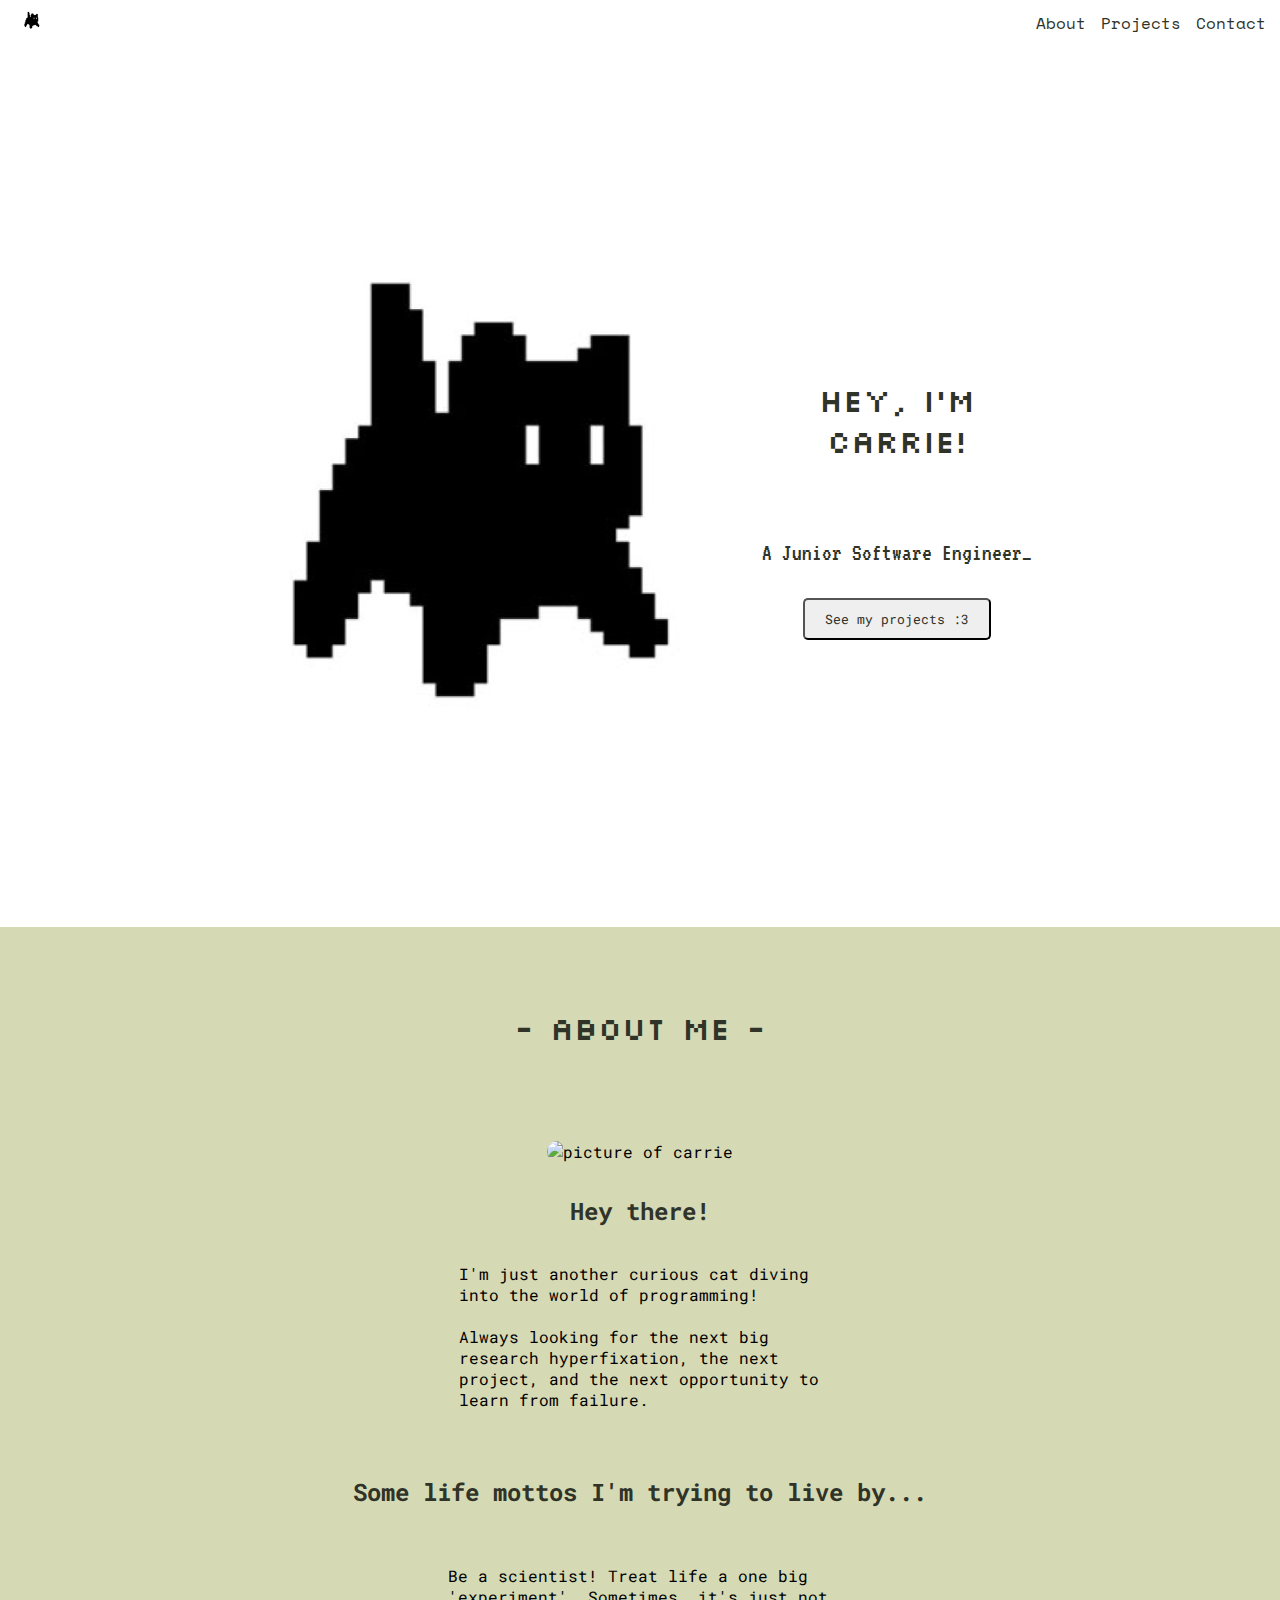
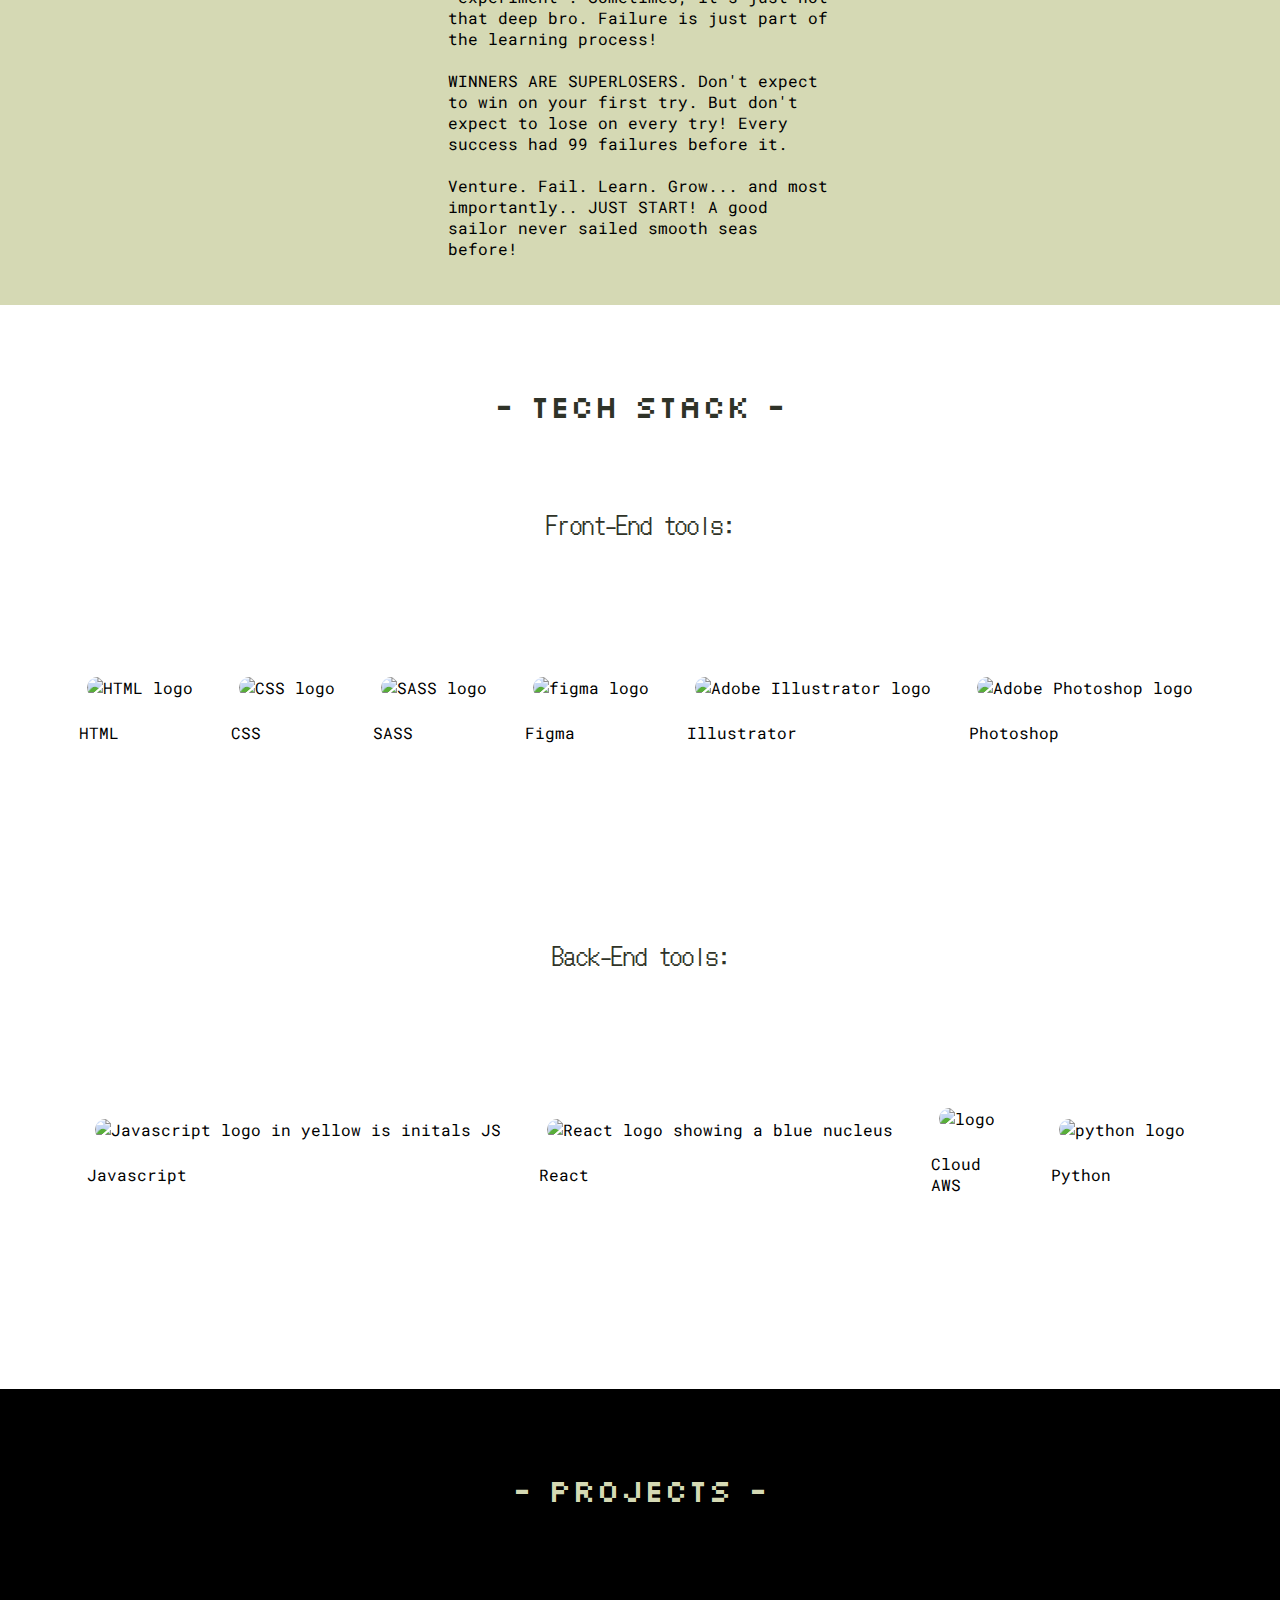
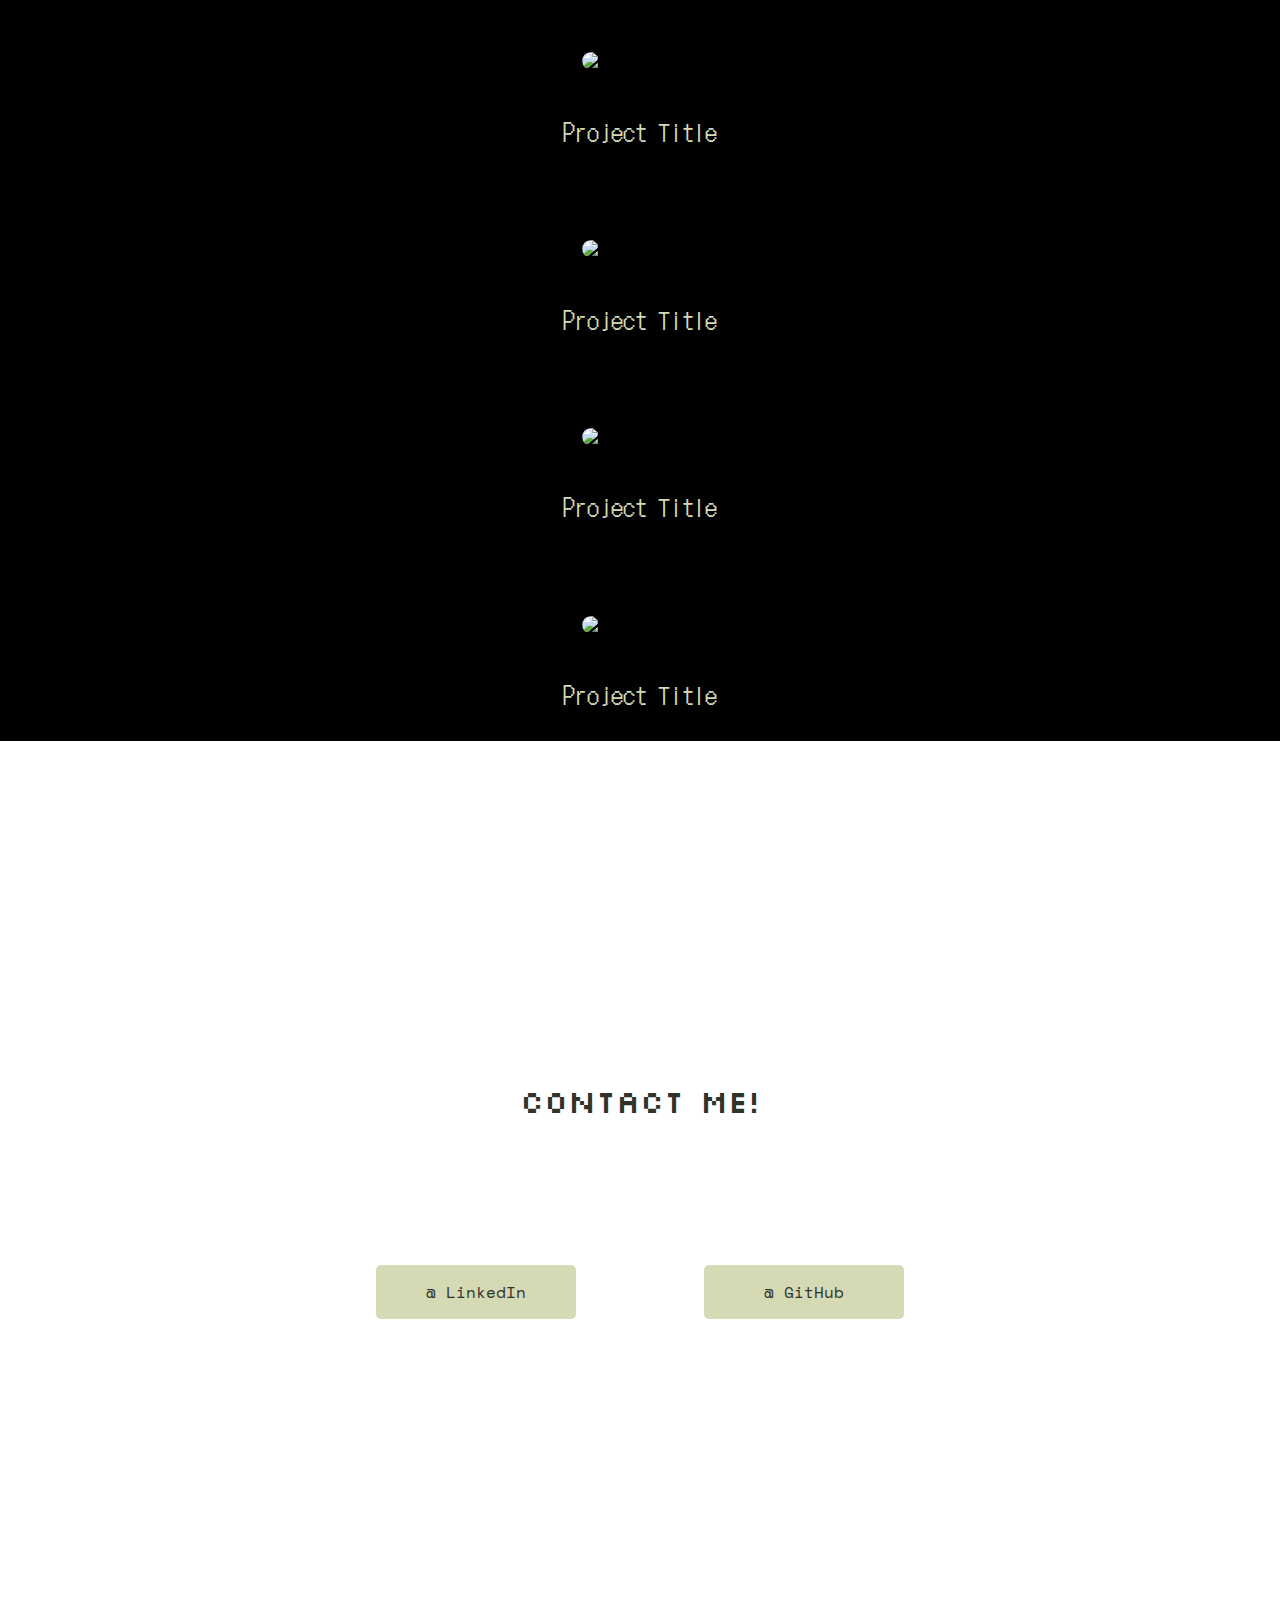
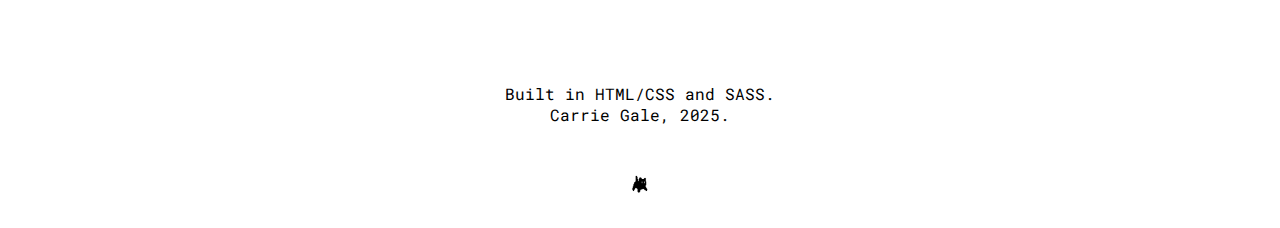
==== commit 3255eb1e: "fixes alignment issues and rewrite paragraph in about" ====
--- a/main-page.html
+++ b/main-page.html
@@ -15,7 +15,7 @@
         <!-- Remember BEM : [block]__[element]--[modifier] -->
     <nav id="nav">
         <div class="img-wrapper">
-            <a href="./index.html">
+            <a href="./main-page.html">
                 <img id="logo" src="./images/cat mascot.png" alt="personal logo"> 
             </a>
         </div>
@@ -44,28 +44,29 @@
 
     <section id="about">
 
-        <h1 class="silkscreen-regular"> - ABOUT - </h1>
-
-        <div class="whole-wrap">
+        <h1 class="silkscreen-regular"> - ABOUT ME - </h1>
+
+        <div class="whole-wrap roboto-mono--normal">
             <div class="img-wrapper">
                 <img src="https://placecats.com/500/500" alt="picture of carrie">
             </div>
             <div class="text-wrapper">
                 <!-- add spme emojis and bolding to spruce this up -->
-                <p class="roboto-mono--normal"> 
-                    Hiya there! Just another curious cat diving into the world of programming! Always looking for the next big research hyperfixation, the next project, and the next opportunity to learn from failure.
-                    <br><br>
-                    Be a scientist!  Treat life a one big 'experiment'. Sometimes, it's just not that deep bro. Failure is just part of the learning process! WINNERS ARE SUPERLOSERS.
-                    <br><br>
-                    Don't expect to win on your first try. But don't expect to lose on every try! Every success had 99 failures before it. 
-                    <br><br>
-                    Venture. Fail. Learn. Grow... and most importantly.. JUST START! 
-                    <br><br>
-                    A good sailor never sailed smooth seas before!
+                <h2>Hey there!</h2>
+                <p> 
+                   I'm just another curious cat diving into the world of programming! 
+                   <br><br>
+                   Always looking for the next big research hyperfixation, the next project, and the next opportunity to learn from failure.
                 </p>
-
-        </div>
-
+            </div>
+            <div class="text-wrapper">
+                <h2>Some life mottos I'm trying to live by...</h2>
+                <br>
+                <p>Be a scientist! Treat life a one big 'experiment'. Sometimes, it's just not that deep bro. Failure is just part of the learning process!
+                <br><br>WINNERS ARE SUPERLOSERS. Don't expect to win on your first try. But don't expect to lose on every try! Every success had 99 failures before it. 
+                <br><br>Venture. Fail. Learn. Grow... and most importantly.. JUST START! A good sailor never sailed smooth seas before!</p>
+            </div>
+        </div>
     </section>
 
     <section id="techstack-section">
@@ -192,12 +193,8 @@
 
 
     <footer id="footer">
-        <div class="img-wrapper">
-            <a href="./index.html">
-                <img id="logo" src="./images/cat mascot.png" alt="personal logo"> 
-            </a>
-        </div>
-        <p class="roboto-mono--normal">Copyright @2025</p>
+        <p class="roboto-mono--normal">Built in HTML/CSS and SASS. <br> Carrie Gale, 2025.</p>
+        <img id="logo" src="./images/cat mascot.png" alt="personal logo"> 
     </footer>
     
 </body>
--- a/style.css
+++ b/style.css
@@ -39,7 +39,7 @@
 }
 
 p {
-  max-width: 600px;
+  max-width: 30%;
   max-height: 100%;
   height: fit-content;
   width: fit-content;
@@ -77,15 +77,6 @@
   font-style: italic;
 }
 
-.whole-wrap {
-  display: flex;
-  flex-direction: row;
-  justify-content: center;
-  align-items: center;
-  flex-wrap: wrap;
-  width: 100%;
-}
-
 .half1 {
   height: auto;
   max-height: 100%;
@@ -122,18 +113,7 @@
   height: auto;
   width: fit-content;
   object-fit: contain;
-  justify-self: center;
-  align-self: center;
-}
-
-.text-wrapper {
-  max-height: 100%;
-  max-width: 100%;
-  display: flex;
-  flex-direction: column;
-  justify-content: center;
-  align-items: center;
-  padding: 80px 0 150px 20px;
+  margin: 8px;
 }
 
 .caption-wrapper {
@@ -144,6 +124,10 @@
   justify-content: space-between;
   text-align: left;
   width: 100%;
+}
+
+#button-wrap {
+  margin: 10% 15% 10% 15%;
 }
 
 a {
@@ -179,19 +163,22 @@
   justify-content: center;
   align-items: center;
   justify-content: space-between;
-  padding: 2%;
+  padding: 1vh;
+  height: 5vh;
+  background-color: white;
   position: sticky;
   top: 0;
   overflow: hidden;
-  background-color: white;
-}
-nav .nav-wrapper {
+}
+
+.nav-wrapper {
   display: flex;
   flex-direction: row;
   gap: 5px;
-  height: 100%;
+  height: fit-content;
   max-width: 100%;
   justify-content: space-between;
+  align-items: center;
 }
 
 header {
@@ -200,28 +187,47 @@
   justify-content: center;
   align-items: center;
   flex-wrap: wrap;
-  height: 96vh;
+  height: 98vh;
   width: 100vw;
   margin: 0px;
 }
 
-#button-wrap {
-  margin: 10% 15% 10% 15%;
-}
-
 #about {
+  display: flex;
+  flex-direction: column;
+  justify-content: center;
+  align-items: center;
   background-color: #d5d9b4;
   height: fit-content;
   width: 100%;
 }
-#about .whole-wrap {
-  display: flex;
-  flex-direction: row;
-  justify-content: center;
-  align-items: center;
-  flex-wrap: wrap;
-  max-width: 100%;
-  height: fit-content;
+
+.whole-wrap {
+  display: flex;
+  flex-direction: row;
+  justify-content: center;
+  align-items: center;
+  flex-wrap: wrap;
+  justify-content: center;
+}
+.whole-wrap img {
+  max-width: 200px;
+  padding: 5px;
+}
+
+.text-wrapper {
+  max-height: 100%;
+  max-width: 100%;
+  display: flex;
+  flex-direction: column;
+  justify-content: center;
+  align-items: center;
+  flex-wrap: wrap;
+  width: fit-content;
+}
+.text-wrapper p {
+  padding-bottom: 30px;
+  min-width: 350px;
 }
 
 #projects {
@@ -279,11 +285,12 @@
 
 #footer {
   display: flex;
-  flex-direction: row;
-  justify-content: center;
-  align-items: center;
-  justify-content: space-between;
-  padding: 2%;
+  flex-direction: column;
+  justify-content: center;
+  align-items: center;
+  text-align: center;
+  padding: 2vw;
+  gap: 2vw;
 }
 
 .techstack {
@@ -292,10 +299,10 @@
   justify-content: center;
   align-items: center;
   max-width: 100%;
-  padding: 5% 10%;
+  padding: 10% 5%;
   flex-wrap: wrap;
   gap: 30px;
-  margin-bottom: 60px;
+  margin-bottom: 50px;
 }
 .techstack__item {
   display: flex;
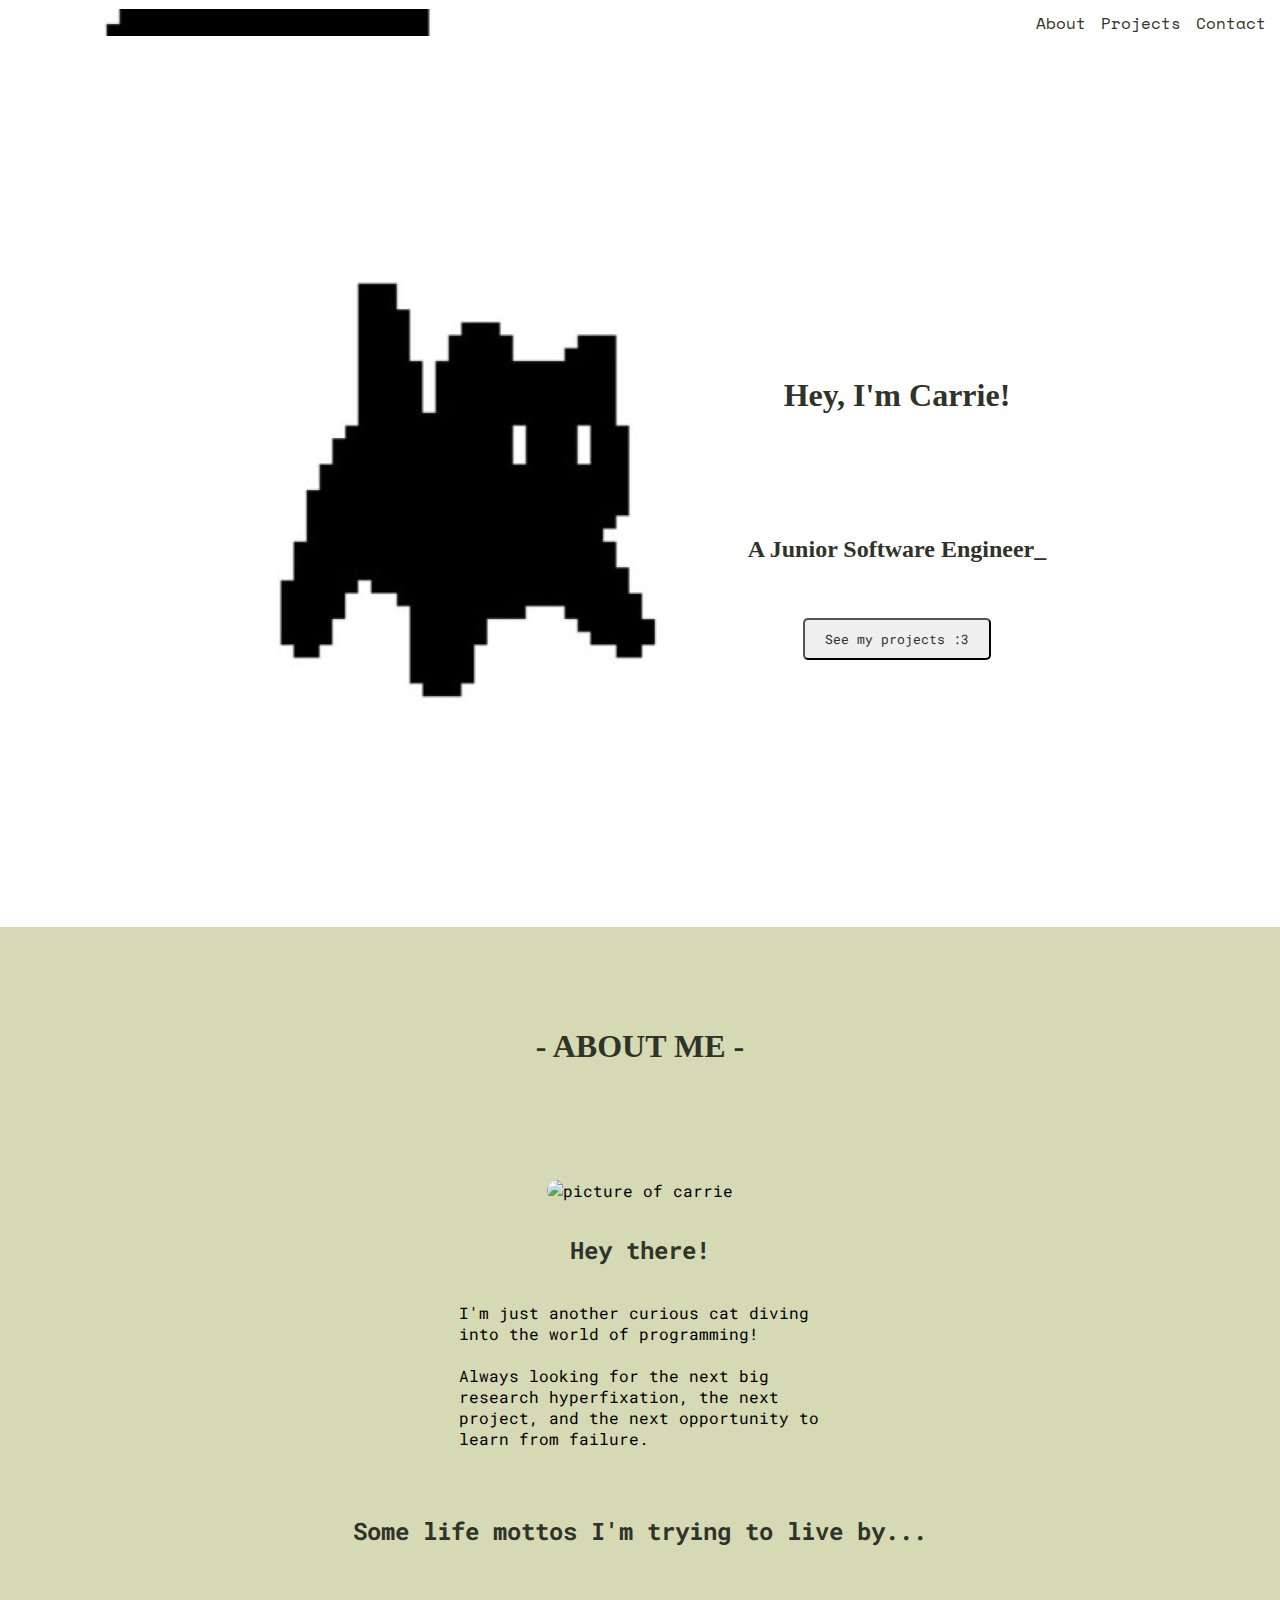
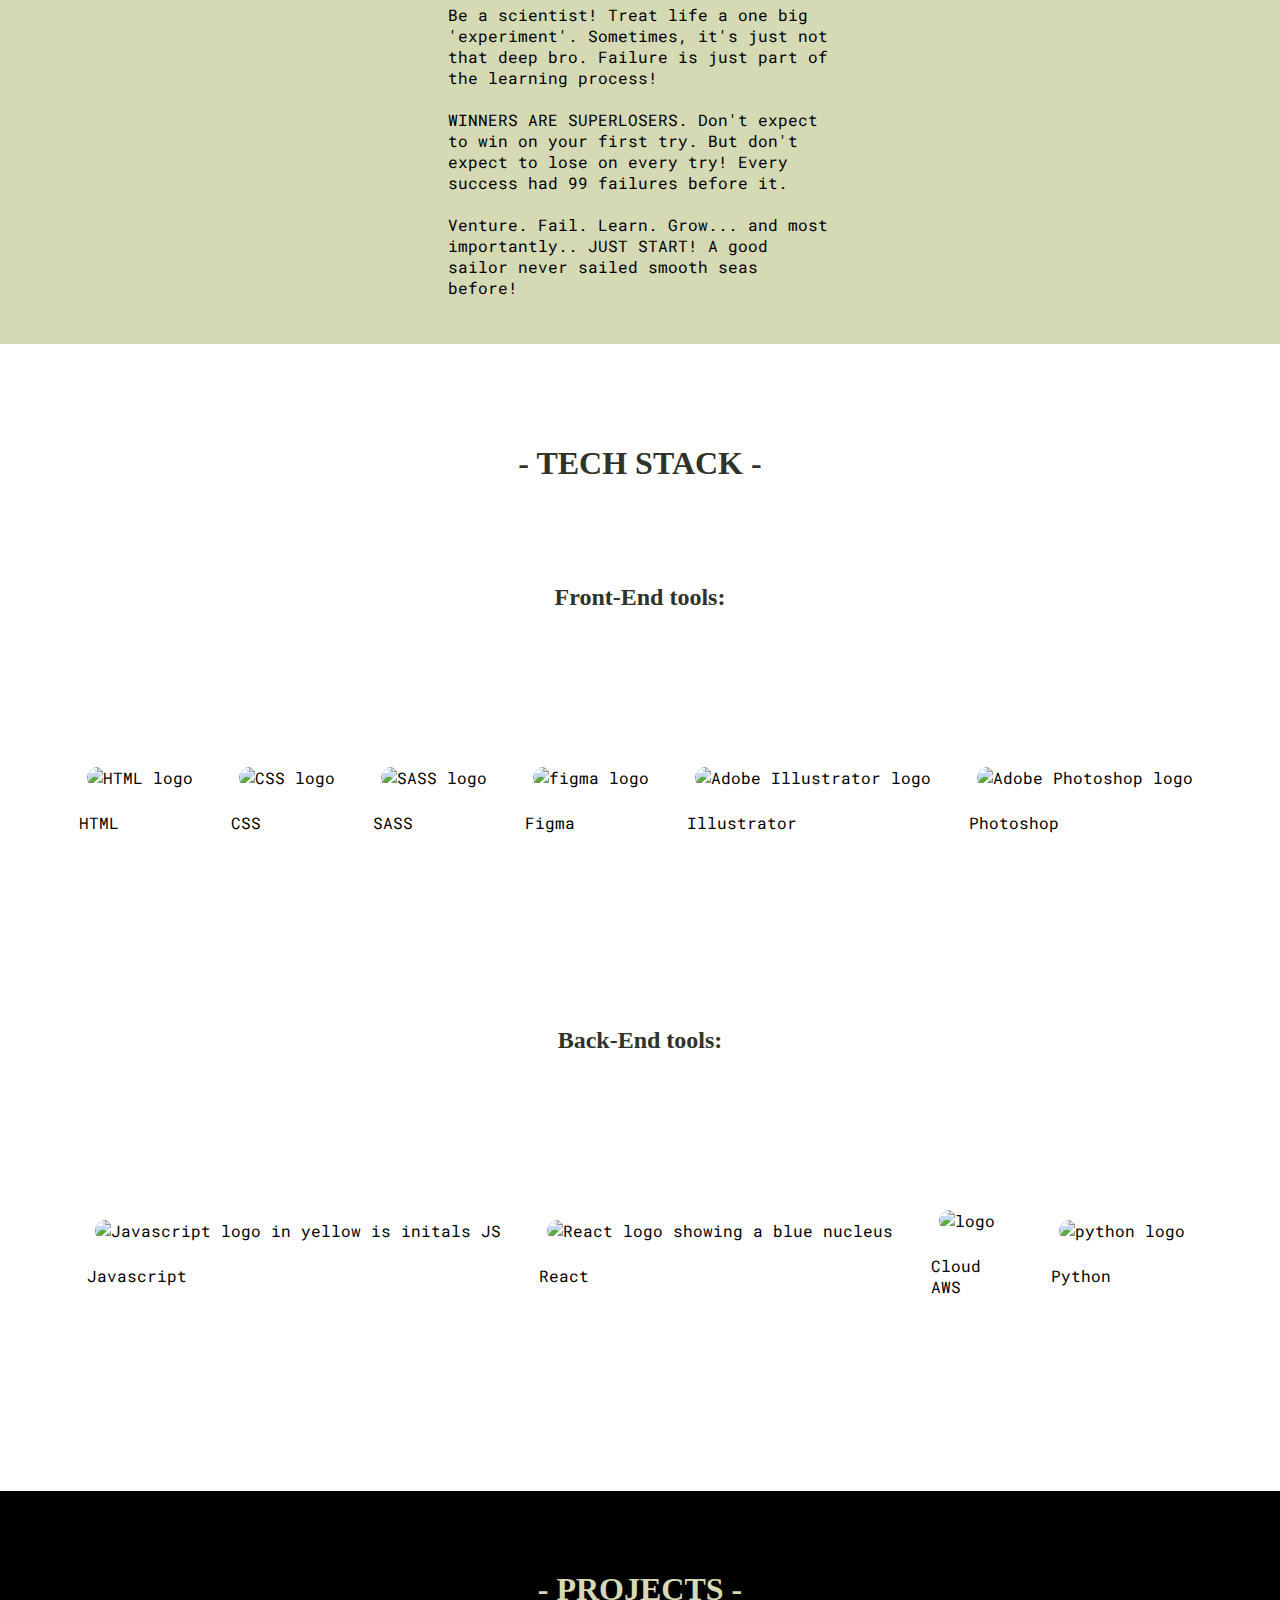
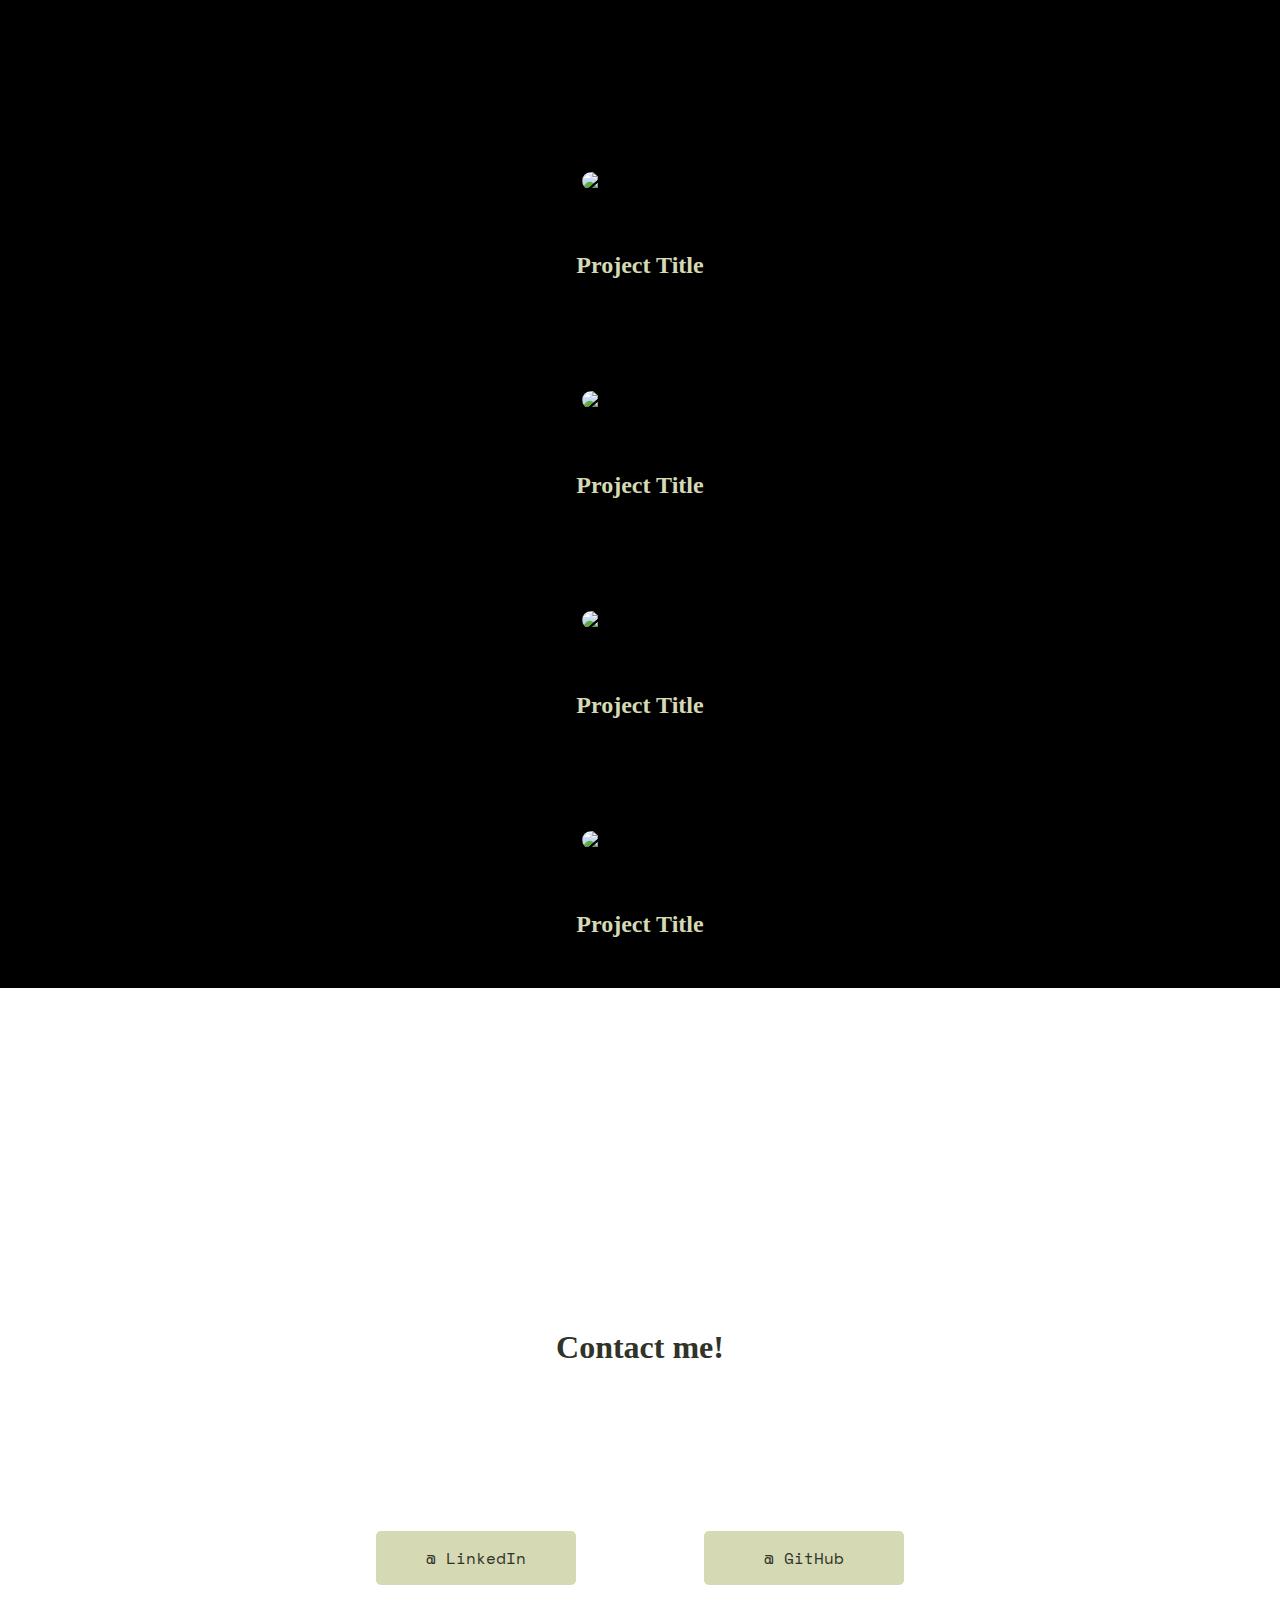
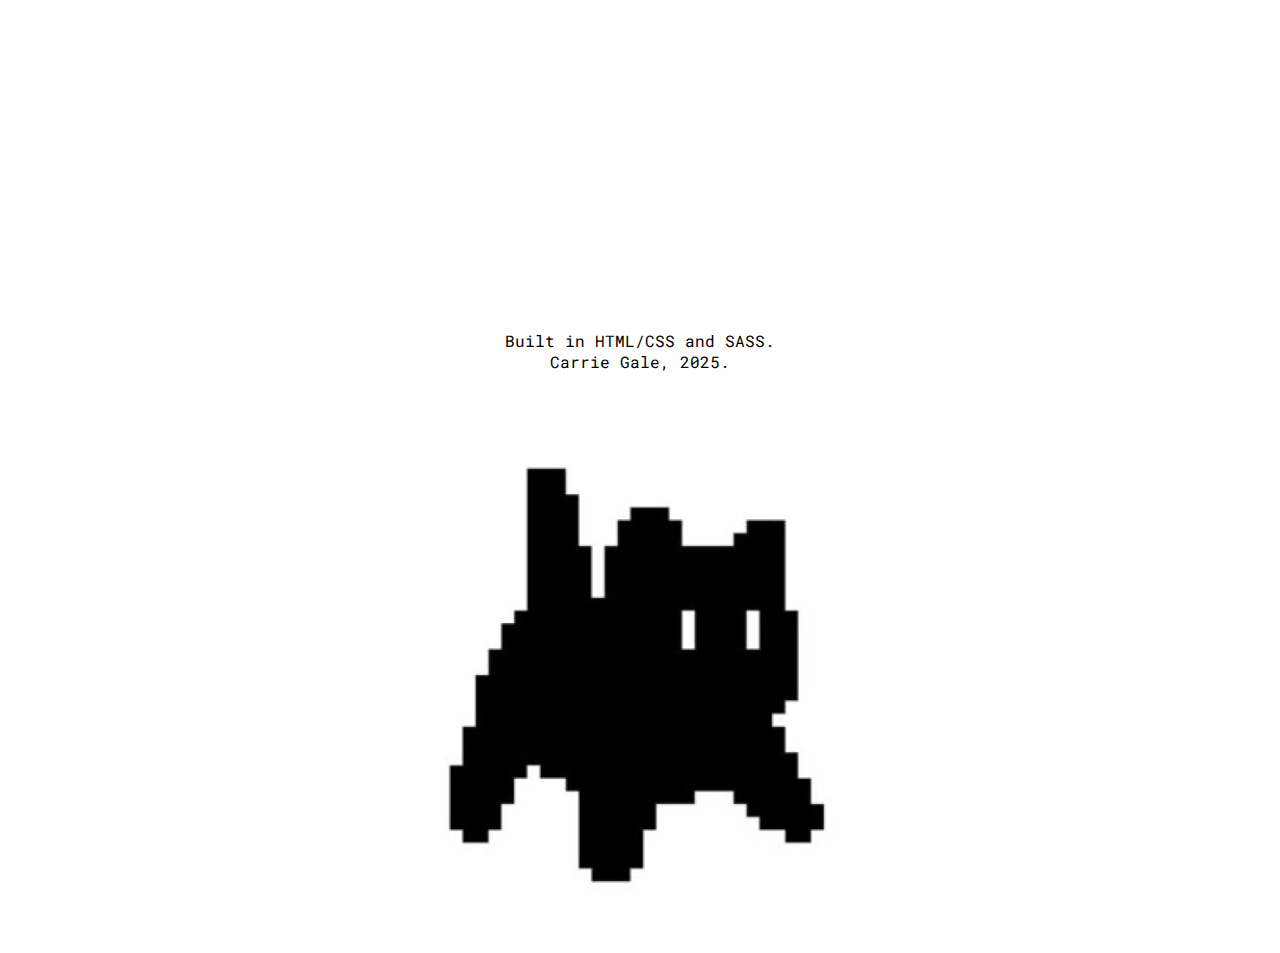
==== commit 48e0bb1c: "adds comments to explain code in styling" ====
--- a/main-page.html
+++ b/main-page.html
@@ -13,14 +13,15 @@
      
 <body>
         <!-- Remember BEM : [block]__[element]--[modifier] -->
+         
     <nav id="nav">
-        <div class="img-wrapper">
+        <div id="logo" class="img-wrapper">
             <a href="./main-page.html">
-                <img id="logo" src="./images/cat mascot.png" alt="personal logo"> 
+                <img src="./images/cat mascot.png" alt="personal logo"> 
             </a>
         </div>
         </div>
-        <div class="nav-wrapper">
+        <div  class="nav-wrapper">
             <a href="#about">About</a>
             <a href="#projects">Projects</a>
             <a href="#contact">Contact</a>
@@ -53,8 +54,7 @@
             <div class="text-wrapper">
                 <!-- add spme emojis and bolding to spruce this up -->
                 <h2>Hey there!</h2>
-                <p> 
-                   I'm just another curious cat diving into the world of programming! 
+                <p>I'm just another curious cat diving into the world of programming! 
                    <br><br>
                    Always looking for the next big research hyperfixation, the next project, and the next opportunity to learn from failure.
                 </p>
@@ -63,8 +63,10 @@
                 <h2>Some life mottos I'm trying to live by...</h2>
                 <br>
                 <p>Be a scientist! Treat life a one big 'experiment'. Sometimes, it's just not that deep bro. Failure is just part of the learning process!
-                <br><br>WINNERS ARE SUPERLOSERS. Don't expect to win on your first try. But don't expect to lose on every try! Every success had 99 failures before it. 
-                <br><br>Venture. Fail. Learn. Grow... and most importantly.. JUST START! A good sailor never sailed smooth seas before!</p>
+                <br><br>
+                WINNERS ARE SUPERLOSERS. Don't expect to win on your first try. But don't expect to lose on every try! Every success had 99 failures before it. 
+                <br><br>
+                Venture. Fail. Learn. Grow... and most importantly.. JUST START! A good sailor never sailed smooth seas before!</p>
             </div>
         </div>
     </section>
--- a/style.css
+++ b/style.css
@@ -5,44 +5,44 @@
   color: #2f3328;
 }
 
-.silkscreen-regular {
-  font-family: "Silkscreen", sans-serif;
-  font-style: normal;
-  font-weight: 400;
-  margin: 0;
-}
-.silkscreen.silkscreen-bold {
-  font-family: "Silkscreen", sans-serif;
-  font-weight: 700;
-  font-style: normal;
-  margin: 0;
-}
-
 h2 {
   margin: 20px;
   text-align: center;
   color: #2f3328;
 }
 
-.vt323-regular {
+p {
+  max-width: 30%;
+  max-height: 100%;
+  height: fit-content;
+  width: fit-content;
+}
+
+.silkscreen--regular {
+  font-family: "Silkscreen", sans-serif;
+  font-style: normal;
+  font-weight: 400;
+  margin: 0;
+}
+.silkscreen--bold {
+  font-family: "Silkscreen", sans-serif;
+  font-weight: 700;
+  font-style: normal;
+  margin: 0;
+}
+
+.vt323--regular {
   font-family: "VT323", monospace;
   font-weight: 400;
   font-style: normal;
   margin: 0;
 }
 
-.dotgothic16-regular {
+.dotgothic16--regular {
   font-family: "DotGothic16", sans-serif;
   font-weight: 400;
   font-style: normal;
   margin: 0;
-}
-
-p {
-  max-width: 30%;
-  max-height: 100%;
-  height: fit-content;
-  width: fit-content;
 }
 
 .roboto-mono--normal {
@@ -78,14 +78,14 @@
 }
 
 .half1 {
+  max-height: 100%;
   height: auto;
-  max-height: 100%;
-  display: flex;
-  flex-direction: column;
-  justify-content: center;
-  align-items: center;
+  display: flex;
+  flex-direction: column;
+  justify-content: center;
+  align-items: center;
+  justify-items: center;
   padding: 2%;
-  justify-items: center;
 }
 
 .half2 {
@@ -100,11 +100,11 @@
 .img-wrapper {
   max-height: 100%;
   max-width: 100%;
-  display: flex;
-  flex-direction: column;
-  justify-content: center;
-  align-items: center;
   overflow: hidden;
+  display: flex;
+  flex-direction: column;
+  justify-content: center;
+  align-items: center;
 }
 
 img {
@@ -142,15 +142,11 @@
   color: #70bd9a;
 }
 
-#logo {
-  height: 20px;
-}
-
 .CTA-button {
   text-align: center;
-  color: #2f3328;
   border-radius: 5px;
   padding: 10px 20px 10px 20px;
+  color: #2f3328;
 }
 .CTA-button:hover {
   color: #d5d9b4;
@@ -165,20 +161,19 @@
   justify-content: space-between;
   padding: 1vh;
   height: 5vh;
-  background-color: white;
   position: sticky;
   top: 0;
   overflow: hidden;
+  background-color: white;
 }
 
 .nav-wrapper {
   display: flex;
   flex-direction: row;
+  justify-content: space-between;
   gap: 5px;
   height: fit-content;
   max-width: 100%;
-  justify-content: space-between;
-  align-items: center;
 }
 
 header {
@@ -265,22 +260,20 @@
   width: 100%;
   display: flex;
   flex-direction: row;
-  flex-wrap: wrap;
-  display: flex;
-  flex-direction: row;
-  justify-content: center;
-  align-items: center;
+  justify-content: center;
+  align-items: center;
+  flex-wrap: wrap;
 }
 #contact-wrapper a {
   background-color: #d5d9b4;
+  width: 200px;
+  border-radius: 5px;
+  display: flex;
+  flex-direction: column;
+  justify-content: center;
+  align-items: center;
   margin: 5%;
-  border-radius: 5px;
-  width: 200px;
   padding: 15px;
-  display: flex;
-  flex-direction: column;
-  justify-content: center;
-  align-items: center;
 }
 
 #footer {
@@ -298,9 +291,9 @@
   flex-direction: row;
   justify-content: center;
   align-items: center;
+  flex-wrap: wrap;
   max-width: 100%;
   padding: 10% 5%;
-  flex-wrap: wrap;
   gap: 30px;
   margin-bottom: 50px;
 }
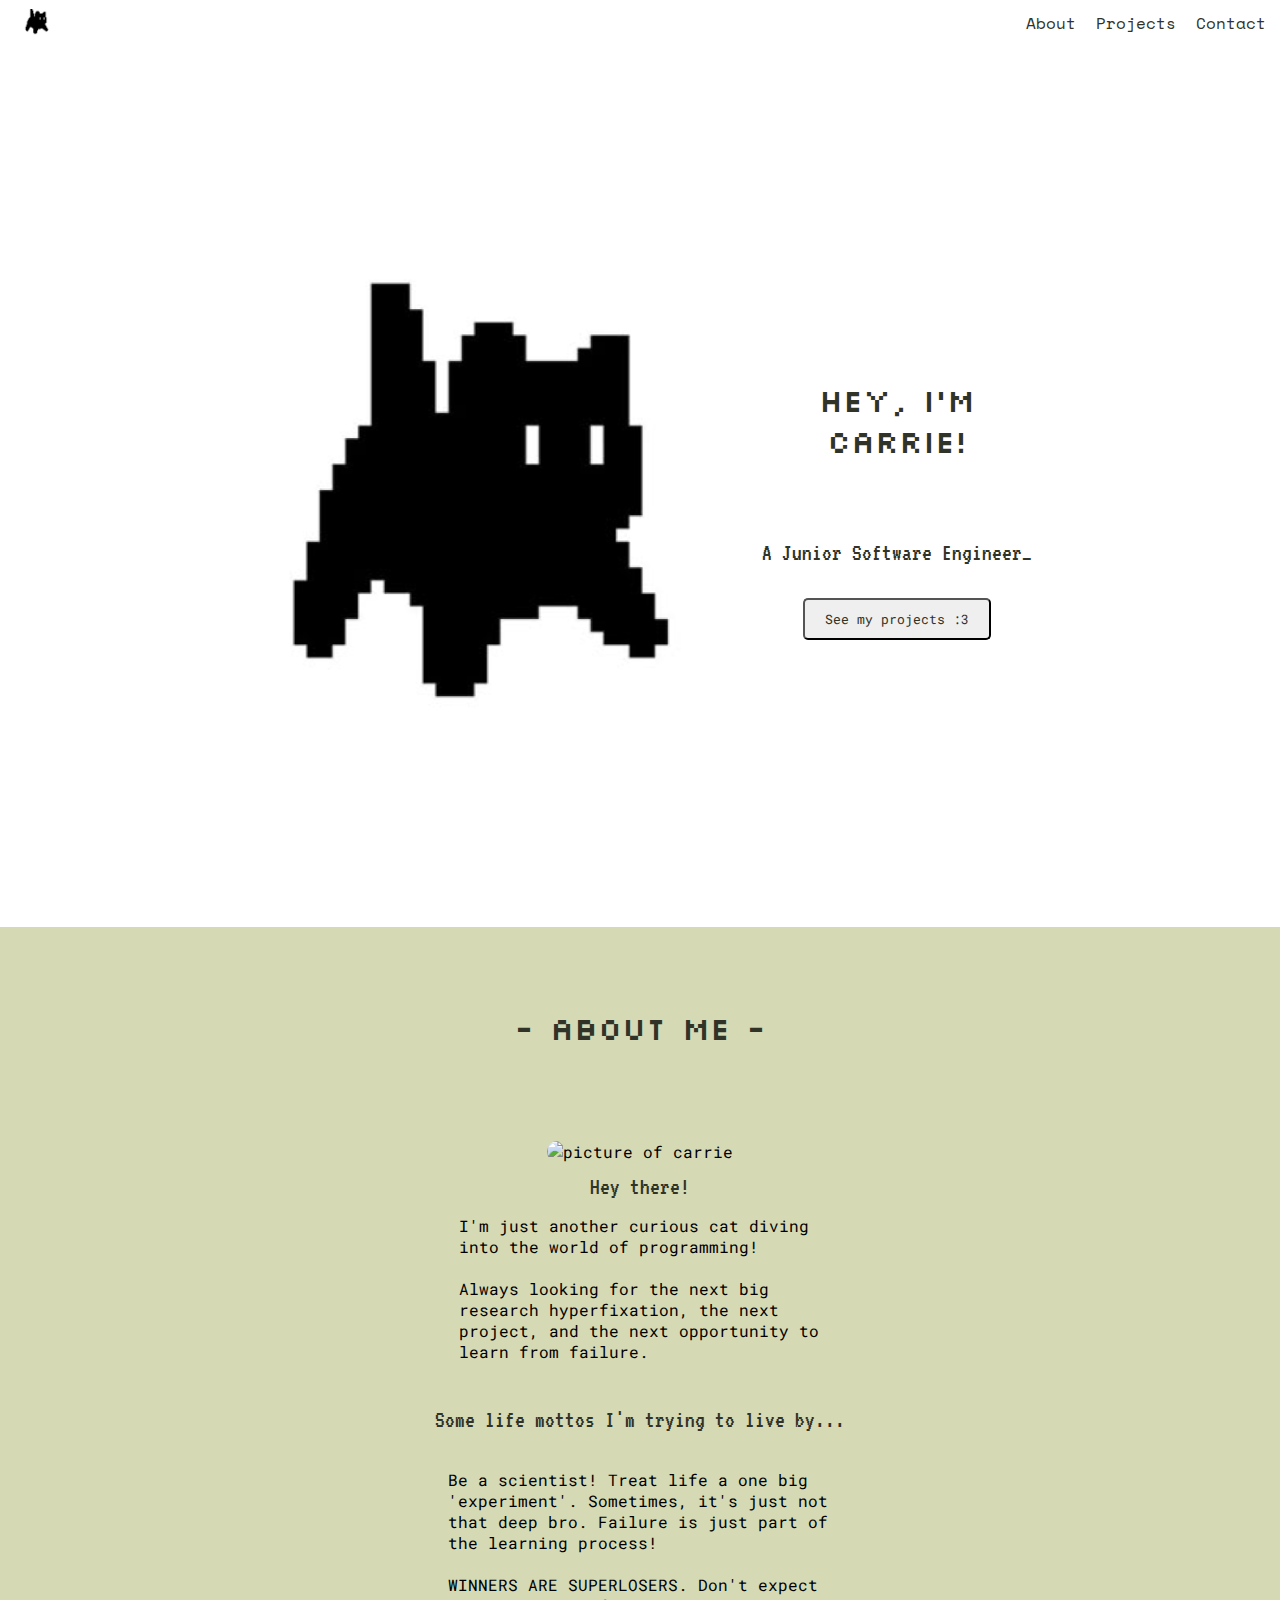
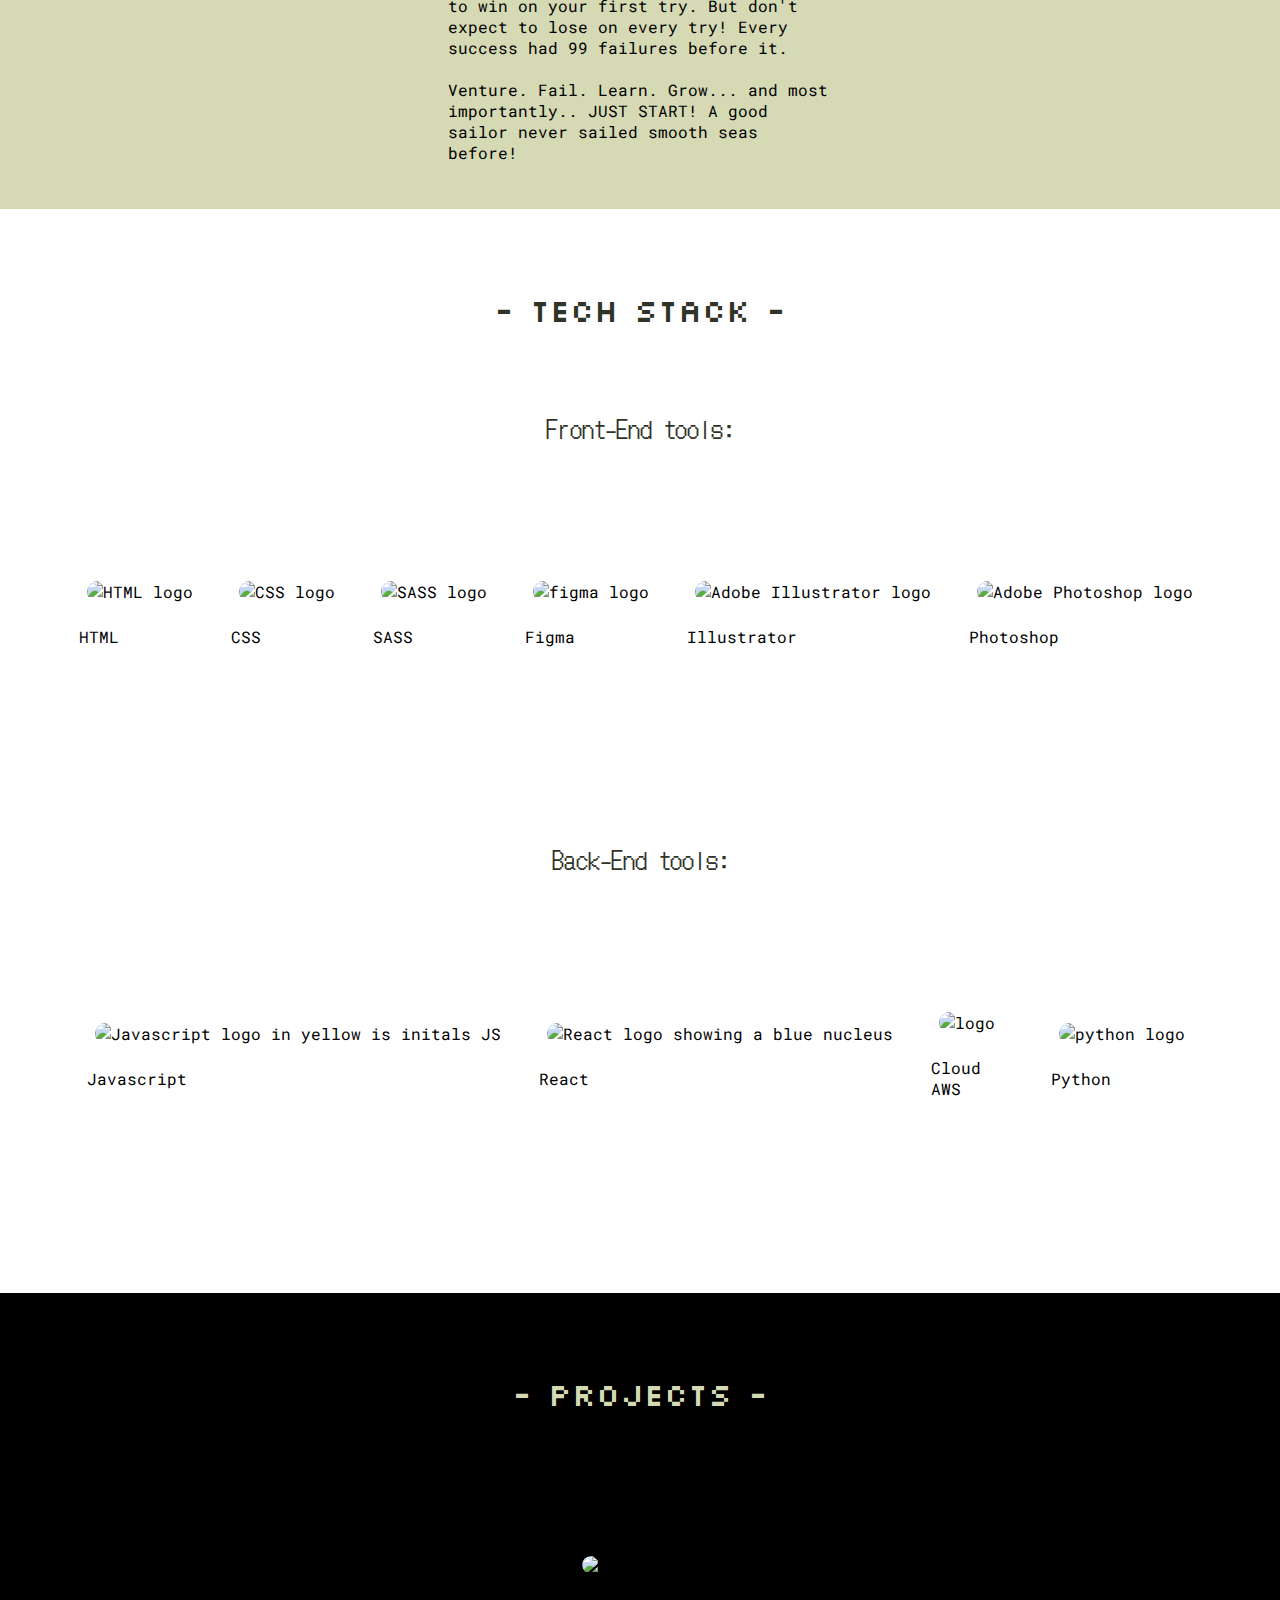
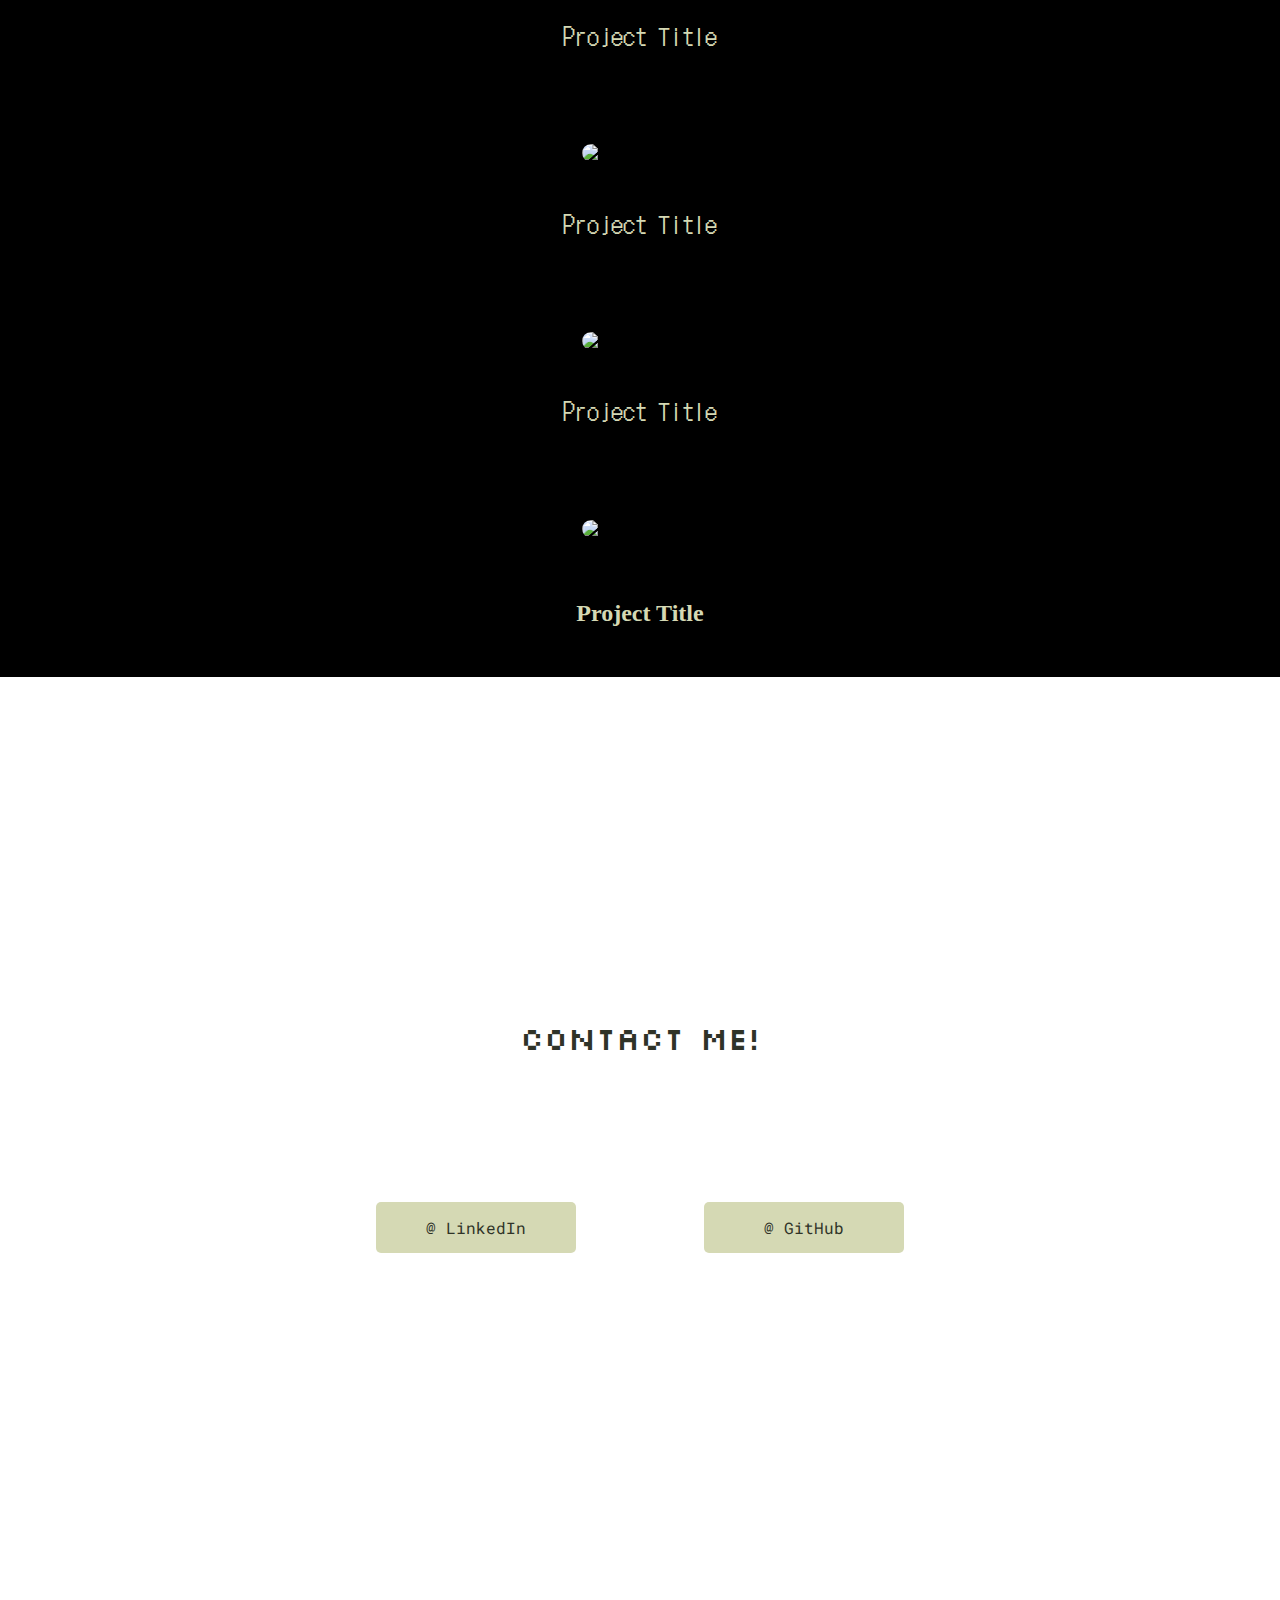
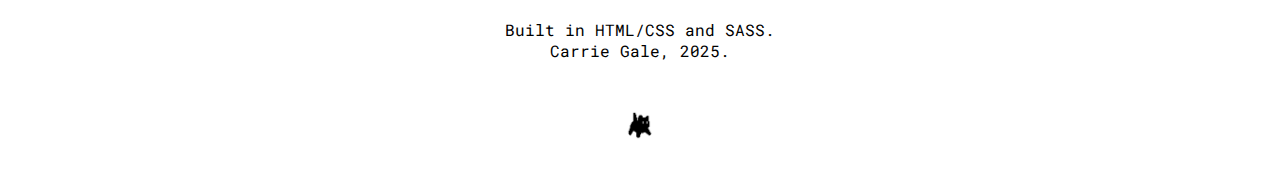
==== commit 2a130ab6: "fixes logo size" ====
--- a/main-page.html
+++ b/main-page.html
@@ -15,13 +15,13 @@
         <!-- Remember BEM : [block]__[element]--[modifier] -->
          
     <nav id="nav">
-        <div id="logo" class="img-wrapper">
+        <div  class="img-wrapper">
             <a href="./main-page.html">
-                <img src="./images/cat mascot.png" alt="personal logo"> 
+                <img id="logo" src="./images/cat mascot.png" alt="personal logo"> 
             </a>
         </div>
         </div>
-        <div  class="nav-wrapper">
+        <div class="space-mono--regular" class="nav-wrapper">
             <a href="#about">About</a>
             <a href="#projects">Projects</a>
             <a href="#contact">Contact</a>
@@ -33,8 +33,8 @@
             <img src="./images/cat mascot.png" alt="pixelated scaredy cat">
         </div>   
         <div class="half2 fullHeight">
-            <h1 class="silkscreen-regular">Hey, I'm Carrie!</h1>
-            <h2 class="vt323-regular" >A Junior Software Engineer_</h2>
+            <h1 class="silkscreen--regular">Hey, I'm Carrie!</h1>
+            <h2 class="vt323--regular" >A Junior Software Engineer_</h2>
             <!-- <h3>& Freelance UX Designer</h2> -->
             <a href="#projects" id="button-wrap">
                 <button type="button" class="CTA-button roboto-mono--normal">See my projects :3</button>
@@ -45,7 +45,7 @@
 
     <section id="about">
 
-        <h1 class="silkscreen-regular"> - ABOUT ME - </h1>
+        <h1 class="silkscreen--regular"> - ABOUT ME - </h1>
 
         <div class="whole-wrap roboto-mono--normal">
             <div class="img-wrapper">
@@ -53,14 +53,14 @@
             </div>
             <div class="text-wrapper">
                 <!-- add spme emojis and bolding to spruce this up -->
-                <h2>Hey there!</h2>
+                <h2 class="vt323--regular">Hey there!</h2>
                 <p>I'm just another curious cat diving into the world of programming! 
                    <br><br>
                    Always looking for the next big research hyperfixation, the next project, and the next opportunity to learn from failure.
                 </p>
             </div>
             <div class="text-wrapper">
-                <h2>Some life mottos I'm trying to live by...</h2>
+                <h2 class="vt323--regular">Some life mottos I'm trying to live by...</h2>
                 <br>
                 <p>Be a scientist! Treat life a one big 'experiment'. Sometimes, it's just not that deep bro. Failure is just part of the learning process!
                 <br><br>
@@ -72,8 +72,8 @@
     </section>
 
     <section id="techstack-section">
-        <h1 class="silkscreen-regular"> - TECH STACK - </h1>
-        <h2 class="dotgothic16-regular">Front-End tools:</h2>
+        <h1 class="silkscreen--regular"> - TECH STACK - </h1>
+        <h2 class="dotgothic16--regular">Front-End tools:</h2>
         
         <div class="techstack roboto-mono--normal">
             <div class="teckstack__item">
@@ -101,7 +101,7 @@
                 <p>Photoshop</p>
             </div>
         </div>
-        <h2 class="dotgothic16-regular">Back-End tools:</h2>
+        <h2 class="dotgothic16--regular">Back-End tools:</h2>
         <div class="techstack roboto-mono--normal">
             <div class="teckstack__item">
                 <img src="https://placecats.com/100/100" alt="Javascript logo in yellow is initals JS">
@@ -124,7 +124,49 @@
 
     <section id="projects">
 
-        <h1 class="silkscreen-regular"> - PROJECTS - </h1>
+        <h1 class="silkscreen--regular"> - PROJECTS - </h1>
+
+        <div class="project-card">
+            <div class="half1">
+                <div class="img-wrapper">
+                    <img src="https://placecats.com/500/500" alt="project preview">
+                </div>
+            </div>
+            <div class="half2">
+                <div class="caption-wrapper">
+                    <h2 class="project-title dotgothic16--regular">Project Title</h2>
+                    <!-- <p class="caption roboto-mono--normal">this is a caption</p> -->
+                </div>
+            </div>
+        </div>
+
+        <div class="project-card">
+            <div class="half1">
+                <div class="img-wrapper">
+                    <img src="https://placecats.com/500/500" alt="project preview">
+                </div>
+            </div>
+            <div class="half2">
+                <div class="caption-wrapper">
+                    <h2 class="project-title dotgothic16--regular">Project Title</h2>
+                    <!-- <p class="caption roboto-mono--normal">this is a caption</p> -->
+                </div>
+            </div>
+        </div>
+
+        <div class="project-card">
+            <div class="half1">
+                <div class="img-wrapper">
+                    <img src="https://placecats.com/500/500" alt="project preview">
+                </div>
+            </div>
+            <div class="half2">
+                <div class="caption-wrapper">
+                    <h2 class="project-title dotgothic16--regular">Project Title</h2>
+                    <!-- <p class="caption roboto-mono--normal">this is a caption</p> -->
+                </div>
+            </div>
+        </div>
 
         <div class="project-card">
             <div class="half1">
@@ -140,56 +182,14 @@
             </div>
         </div>
 
-        <div class="project-card">
-            <div class="half1">
-                <div class="img-wrapper">
-                    <img src="https://placecats.com/500/500" alt="project preview">
-                </div>
-            </div>
-            <div class="half2">
-                <div class="caption-wrapper">
-                    <h2 class="project-title dotgothic16-regular">Project Title</h2>
-                    <!-- <p class="caption roboto-mono--normal">this is a caption</p> -->
-                </div>
-            </div>
-        </div>
-
-        <div class="project-card">
-            <div class="half1">
-                <div class="img-wrapper">
-                    <img src="https://placecats.com/500/500" alt="project preview">
-                </div>
-            </div>
-            <div class="half2">
-                <div class="caption-wrapper">
-                    <h2 class="project-title dotgothic16-regular">Project Title</h2>
-                    <!-- <p class="caption roboto-mono--normal">this is a caption</p> -->
-                </div>
-            </div>
-        </div>
-
-        <div class="project-card">
-            <div class="half1">
-                <div class="img-wrapper">
-                    <img src="https://placecats.com/500/500" alt="project preview">
-                </div>
-            </div>
-            <div class="half2">
-                <div class="caption-wrapper">
-                    <h2 class="project-title dotgothic16-regular">Project Title</h2>
-                    <!-- <p class="caption roboto-mono--normal">this is a caption</p> -->
-                </div>
-            </div>
-        </div>
-
     </section>
 
 
     <section id="contact">
-        <h1 class="silkscreen-regular">Contact me!</h1>
+        <h1 class="silkscreen--regular">Contact me!</h1>
         <div id="contact-wrapper">
-            <a href="https://www.linkedin.com/in/carrie-gale/">@ LinkedIn</a>
-            <a href="https://github.com/carriegale2710/">@ GitHub</a>
+            <a class="roboto-mono--normal" href="https://www.linkedin.com/in/carrie-gale/">@ LinkedIn</a>
+            <a class="roboto-mono--normal" href="https://github.com/carriegale2710/">@ GitHub</a>
         </div>
     </section>
 
--- a/style.css
+++ b/style.css
@@ -97,25 +97,6 @@
   height: fit-content;
 }
 
-.img-wrapper {
-  max-height: 100%;
-  max-width: 100%;
-  overflow: hidden;
-  display: flex;
-  flex-direction: column;
-  justify-content: center;
-  align-items: center;
-}
-
-img {
-  max-height: 100%;
-  max-width: 100%;
-  height: auto;
-  width: fit-content;
-  object-fit: contain;
-  margin: 8px;
-}
-
 .caption-wrapper {
   display: flex;
   flex-direction: row;
@@ -126,17 +107,24 @@
   width: 100%;
 }
 
+.img-wrapper {
+  max-height: 100%;
+  max-width: 100%;
+  overflow: hidden;
+  display: flex;
+  flex-direction: column;
+  justify-content: center;
+  align-items: center;
+}
+
 #button-wrap {
   margin: 10% 15% 10% 15%;
 }
 
 a {
-  text-decoration: none;
-  font-family: "Space Mono", monospace;
-  font-weight: 500;
-  font-style: normal;
   padding: 2px 5px 2px 5px;
   color: #2f3328;
+  text-decoration: none;
 }
 a:hover {
   color: #70bd9a;
@@ -325,6 +313,11 @@
   height: auto;
   width: fit-content;
   object-fit: contain;
+  margin: 8px;
+}
+
+#logo {
+  max-height: 30px;
 }
 
 /*# sourceMappingURL=style.css.map */
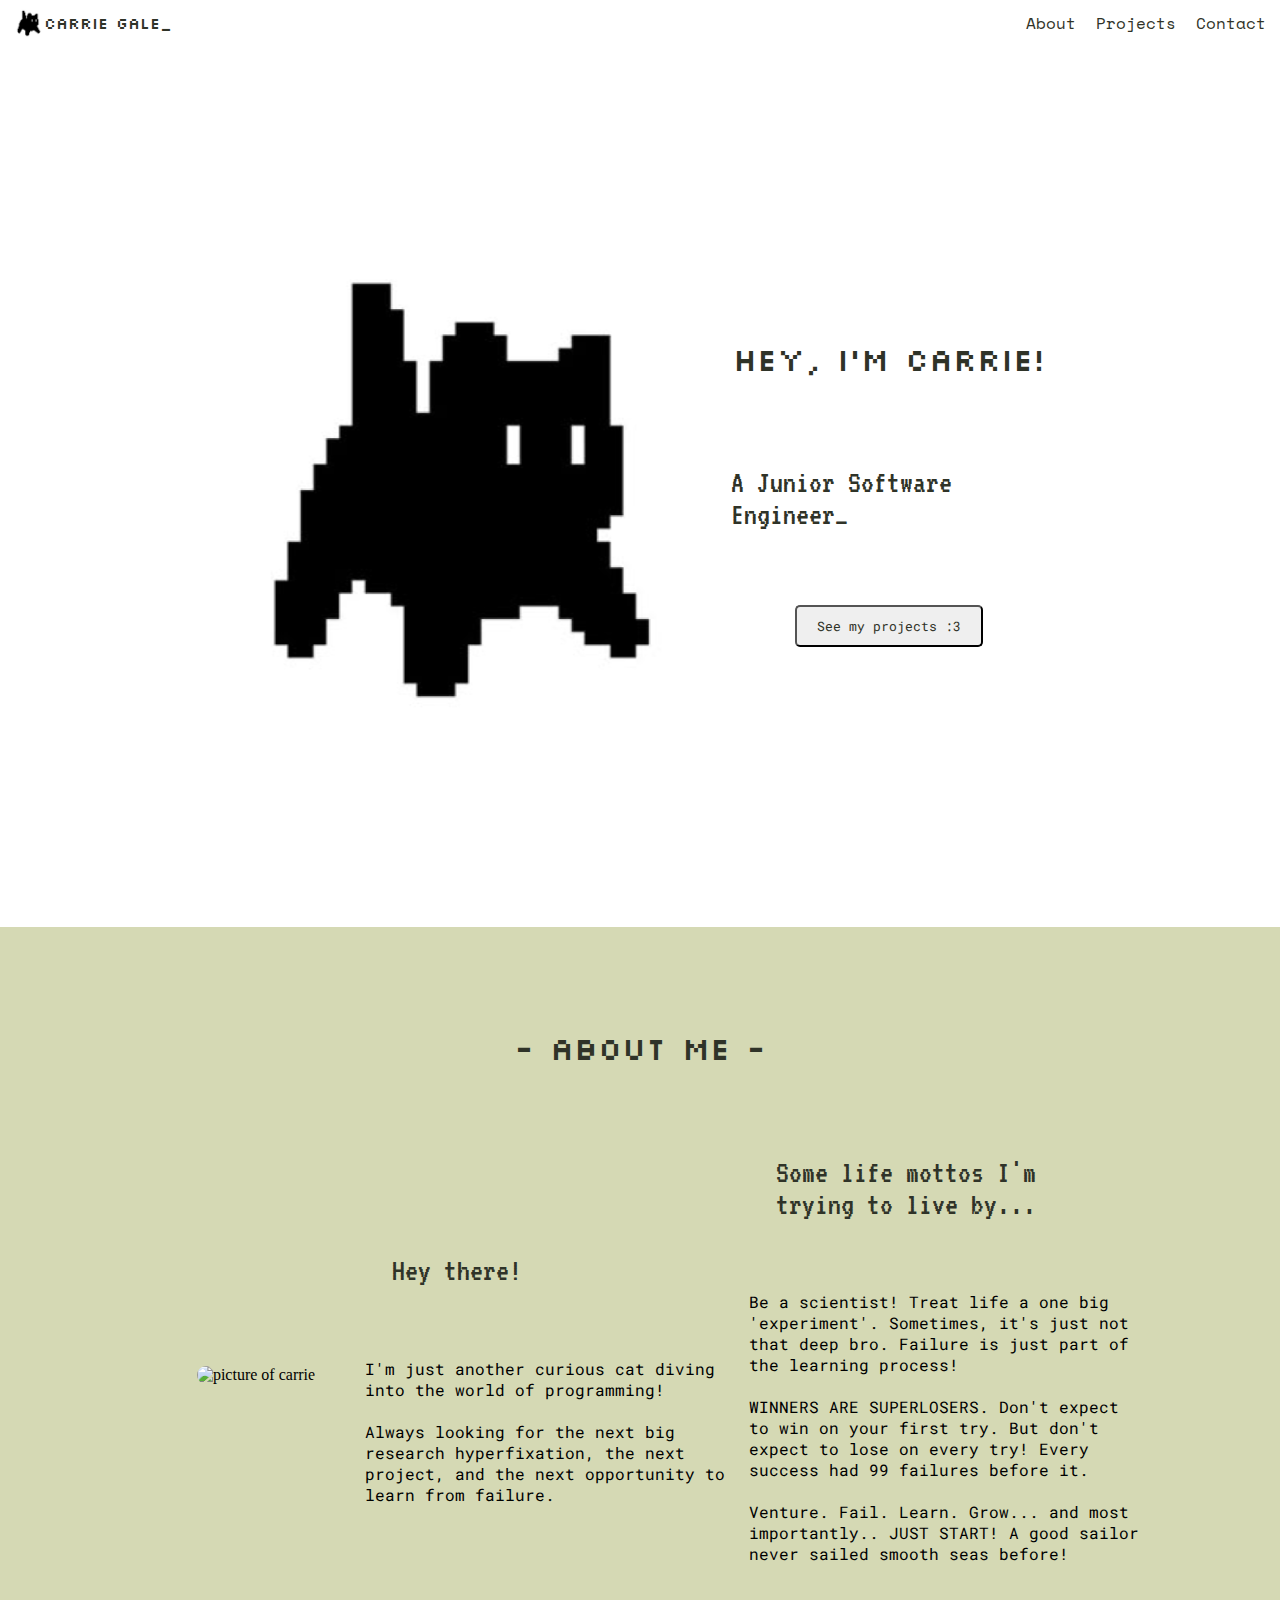
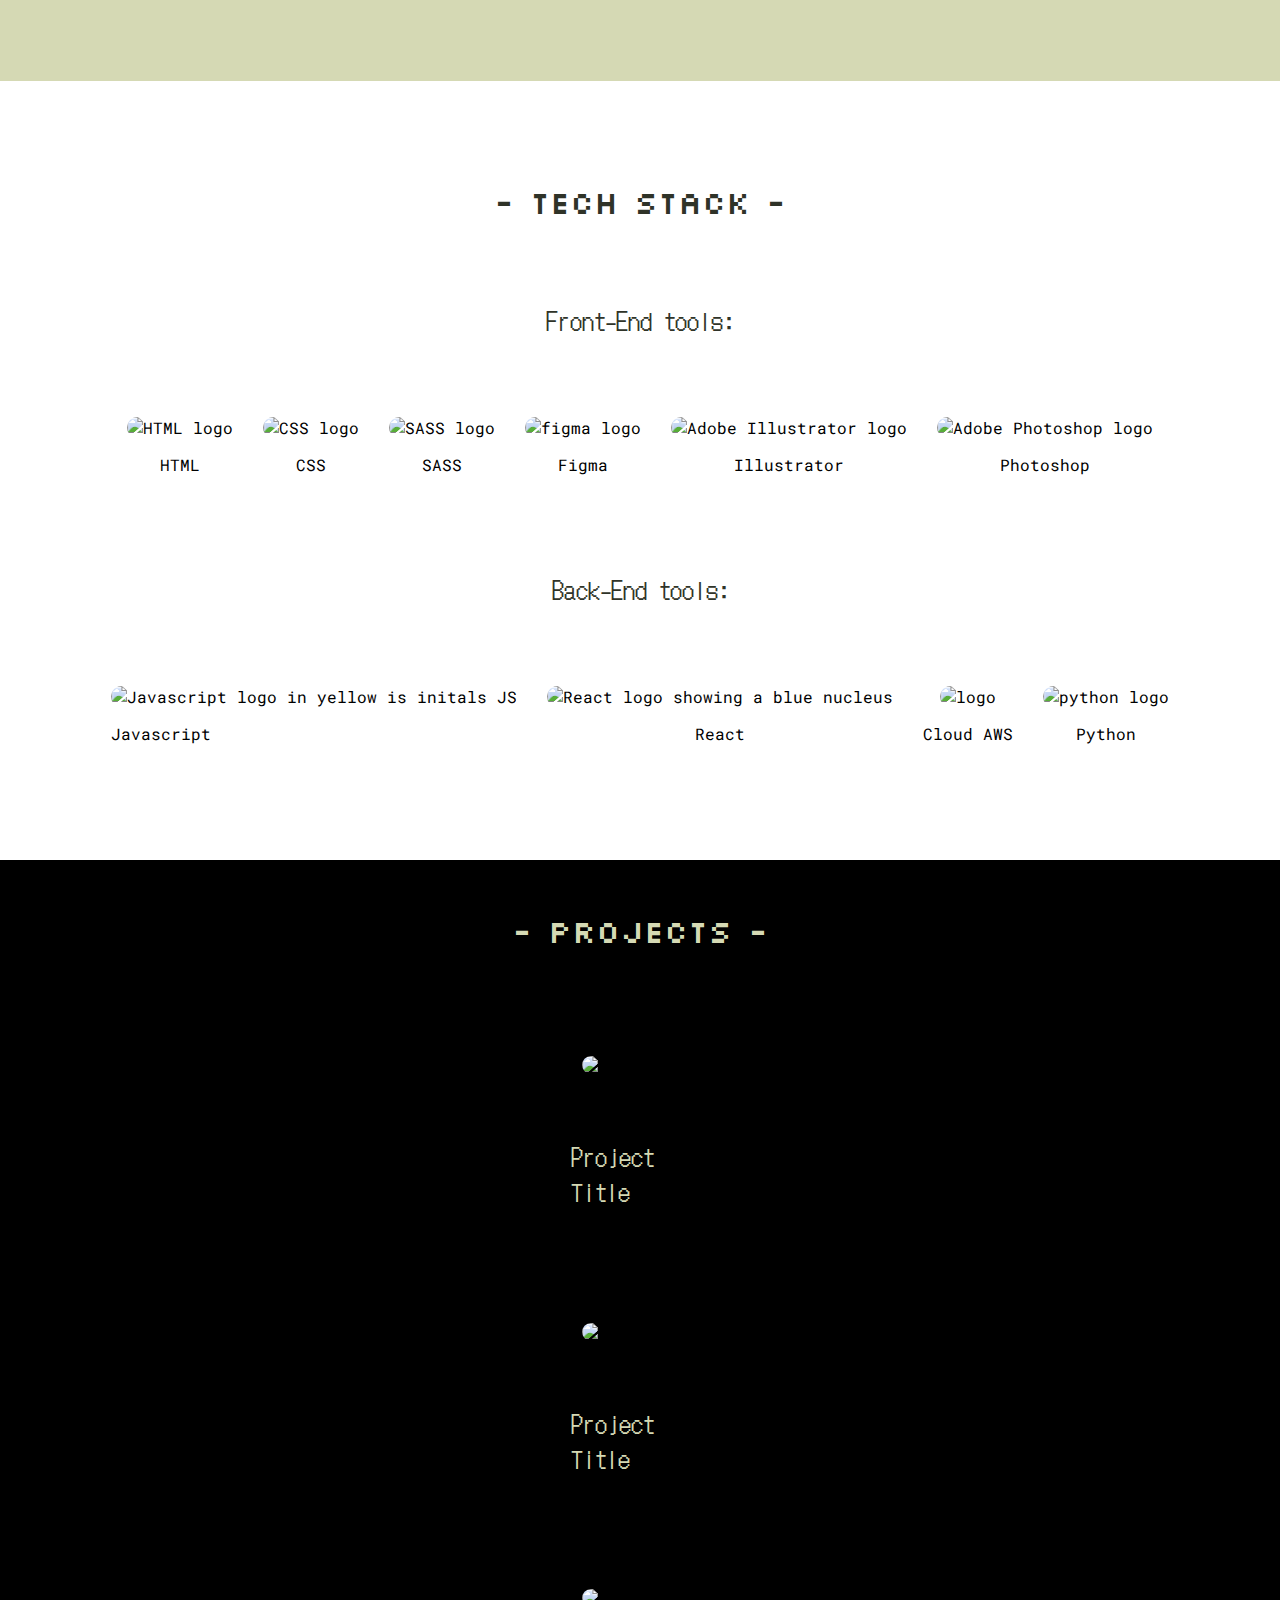
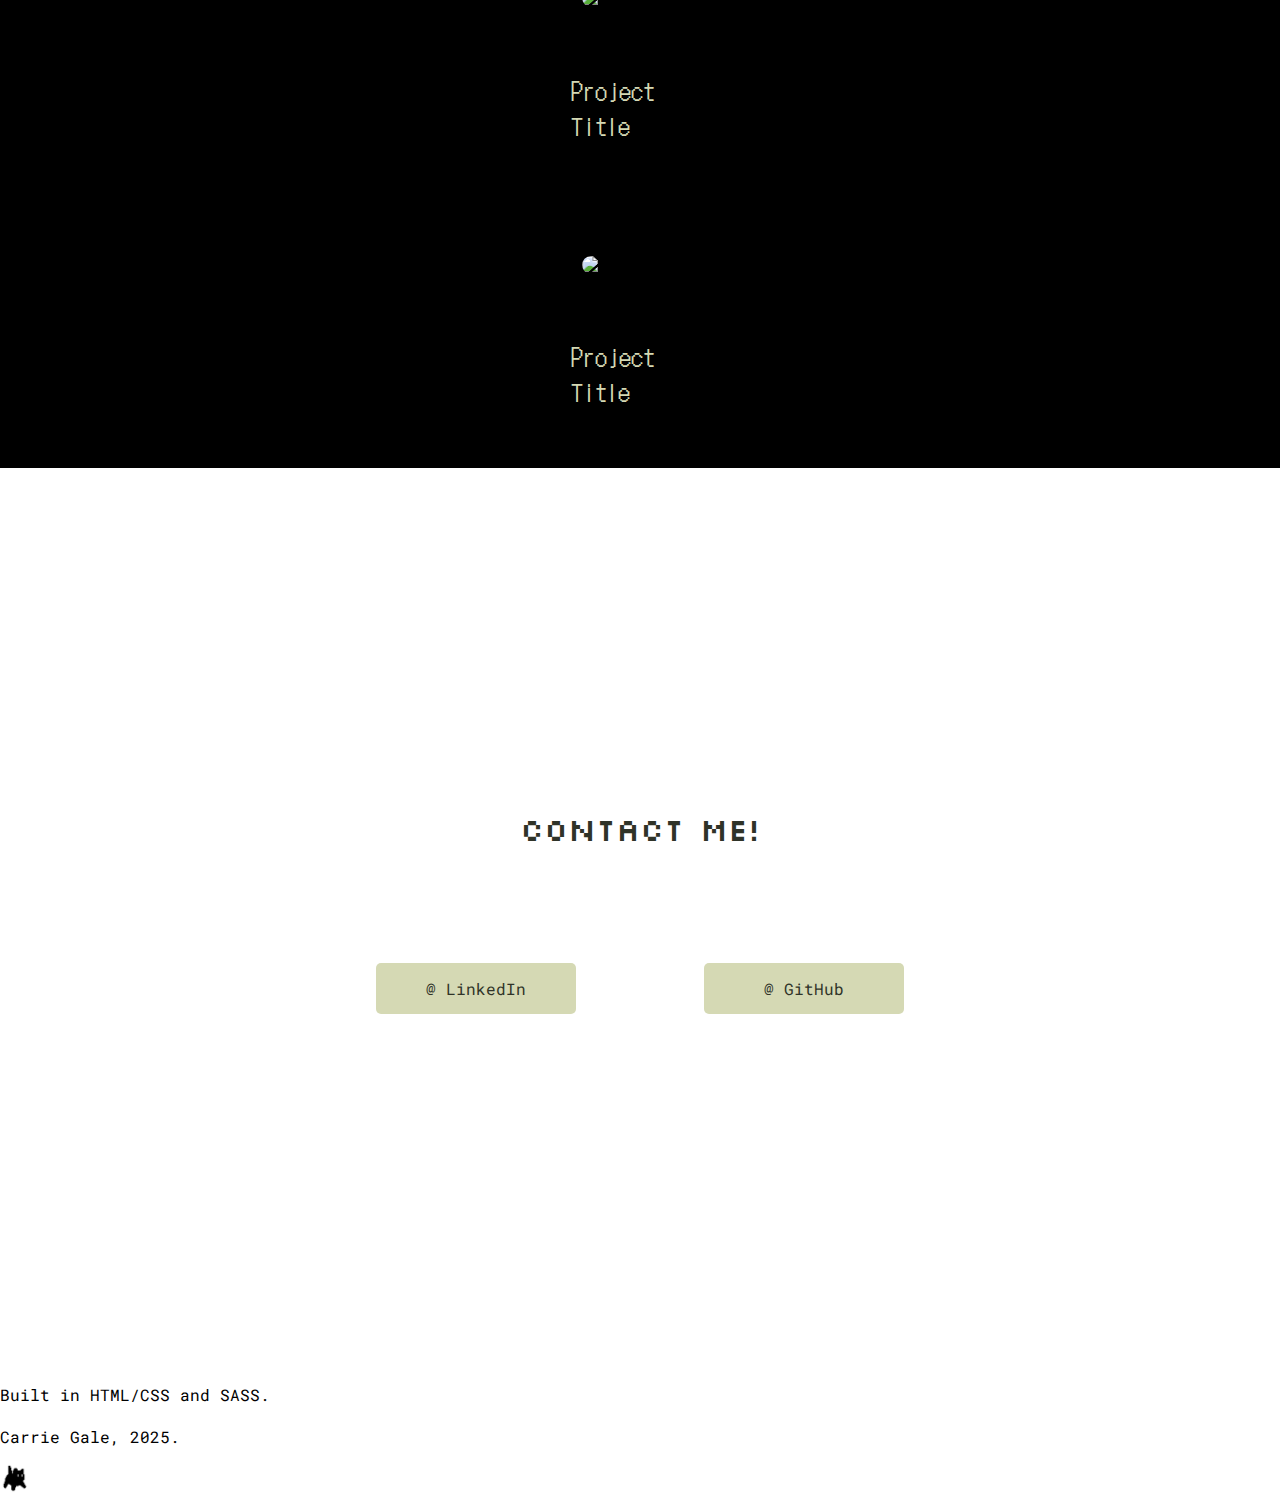
==== commit 1398c20a: "fixes typos in classes for techstack section" ====
--- a/main-page.html
+++ b/main-page.html
@@ -15,12 +15,12 @@
         <!-- Remember BEM : [block]__[element]--[modifier] -->
          
     <nav id="nav">
-        <div  class="img-wrapper">
-            <a href="./main-page.html">
-                <img id="logo" src="./images/cat mascot.png" alt="personal logo"> 
-            </a>
-        </div>
-        </div>
+        <a id="home-button" href="./main-page.html">
+            <div  class="img-wrapper">
+                <img id="personal-logo" src="./images/cat mascot.png" alt="personal logo"> 
+            </div>
+            <p id="logo-text" class="silkscreen--regular">Carrie Gale_</p>
+        </a>
         <div class="space-mono--regular" class="nav-wrapper">
             <a href="#about">About</a>
             <a href="#projects">Projects</a>
@@ -37,92 +37,96 @@
             <h2 class="vt323--regular" >A Junior Software Engineer_</h2>
             <!-- <h3>& Freelance UX Designer</h2> -->
             <a href="#projects" id="button-wrap">
-                <button type="button" class="CTA-button roboto-mono--normal">See my projects :3</button>
+                <button type="button" id="skip-button" class="roboto-mono--normal">See my projects :3</button>
             </a>
         </div>
     </header>
 
 
-    <section id="about">
+    <section id="about" class="about">
 
         <h1 class="silkscreen--regular"> - ABOUT ME - </h1>
 
-        <div class="whole-wrap roboto-mono--normal">
-            <div class="img-wrapper">
+        <div class="about__aside">
+            <div class="about__img-wrapper">
                 <img src="https://placecats.com/500/500" alt="picture of carrie">
             </div>
-            <div class="text-wrapper">
+            <div class="about__text-wrapper">
                 <!-- add spme emojis and bolding to spruce this up -->
+                <br>
                 <h2 class="vt323--regular">Hey there!</h2>
-                <p>I'm just another curious cat diving into the world of programming! 
+                <br>
+                <p class="roboto-mono--normal">
+                    I'm just another curious cat diving into the world of programming! 
                    <br><br>
                    Always looking for the next big research hyperfixation, the next project, and the next opportunity to learn from failure.
                 </p>
             </div>
-            <div class="text-wrapper">
+            <div class="about__text-wrapper">
                 <h2 class="vt323--regular">Some life mottos I'm trying to live by...</h2>
                 <br>
-                <p>Be a scientist! Treat life a one big 'experiment'. Sometimes, it's just not that deep bro. Failure is just part of the learning process!
-                <br><br>
-                WINNERS ARE SUPERLOSERS. Don't expect to win on your first try. But don't expect to lose on every try! Every success had 99 failures before it. 
-                <br><br>
-                Venture. Fail. Learn. Grow... and most importantly.. JUST START! A good sailor never sailed smooth seas before!</p>
-            </div>
-        </div>
-    </section>
-
-    <section id="techstack-section">
+                <p class="roboto-mono--normal">
+                    Be a scientist! Treat life a one big 'experiment'. Sometimes, it's just not that deep bro. Failure is just part of the learning process!
+                    <br><br>
+                    WINNERS ARE SUPERLOSERS. Don't expect to win on your first try. But don't expect to lose on every try! Every success had 99 failures before it. 
+                    <br><br>
+                    Venture. Fail. Learn. Grow... and most importantly.. JUST START! A good sailor never sailed smooth seas before!
+                </p>
+            </div>
+        </div>
+    </section>
+
+    <section class="techstack">
         <h1 class="silkscreen--regular"> - TECH STACK - </h1>
         <h2 class="dotgothic16--regular">Front-End tools:</h2>
-        
-        <div class="techstack roboto-mono--normal">
-            <div class="teckstack__item">
+        <div class="techstack__list roboto-mono--normal">
+            <div class="techstack__item">
                 <img src="https://placecats.com/100/100" alt="HTML logo" >
                 <p >HTML</p>
             </div>
-            <div class="teckstack__item">
+            <div class="techstack__item">
                 <img src="https://placecats.com/100/100" alt="CSS logo" >
                 <p>CSS</p>
             </div>
-            <div class="teckstack__item">
+            <div class="techstack__item">
                 <img src="https://placecats.com/100/100" alt="SASS logo" >
                 <p>SASS</p>
             </div>
-            <div class="teckstack__item">
+            <div class="techstack__item">
                 <img src="https://placecats.com/100/100" alt="figma logo">
                 <p>Figma</p>
             </div>
-            <div class="teckstack__item">
+            <div class="techstack__item">
                 <img src="https://placecats.com/100/100" alt="Adobe Illustrator logo">
                 <p>Illustrator</p>
             </div>
-            <div class="teckstack__item">
+            <div class="techstack__item">
                 <img src="https://placecats.com/100/100" alt="Adobe  Photoshop logo">
                 <p>Photoshop</p>
             </div>
         </div>
         <h2 class="dotgothic16--regular">Back-End tools:</h2>
-        <div class="techstack roboto-mono--normal">
+        <div class="techstack__list roboto-mono--normal">
             <div class="teckstack__item">
                 <img src="https://placecats.com/100/100" alt="Javascript logo in yellow is initals JS">
                 <p>Javascript</p>
             </div> 
-            <div class="teckstack__item">
+            <div class="techstack__item">
                 <img src="https://placecats.com/100/100" alt="React logo showing a blue nucleus">
                 <p>React</p>
             </div>
-            <div class="teckstack__item">
+            <div class="techstack__item">
                 <img src="https://placecats.com/100/100" alt="logo">
                 <p>Cloud AWS</p>
             </div>
-            <div class="teckstack__item">
+            <div class="techstack__item">
                 <img src="https://placecats.com/100/100" alt="python logo">
                 <p>Python</p>
             </div>
         </div>
     </section>
 
-    <section id="projects">
+    <section id="projects" class="projects">
 
         <h1 class="silkscreen--regular"> - PROJECTS - </h1>
 
@@ -176,7 +180,7 @@
             </div>
             <div class="half2">
                 <div class="caption-wrapper">
-                    <h2 class="project-title dotgothic16-regular">Project Title</h2>
+                    <h2 class="project-title dotgothic16--regular">Project Title</h2>
                     <!-- <p class="caption roboto-mono--normal">this is a caption</p> -->
                 </div>
             </div>
@@ -194,9 +198,10 @@
     </section>
 
 
-    <footer id="footer">
-        <p class="roboto-mono--normal">Built in HTML/CSS and SASS. <br> Carrie Gale, 2025.</p>
-        <img id="logo" src="./images/cat mascot.png" alt="personal logo"> 
+    <footer class ="footer">
+        <p class="roboto-mono--normal">Built in HTML/CSS and SASS. 
+            <br><br> Carrie Gale, 2025.</p>
+        <img id="personal-logo" src="./images/cat mascot.png" alt="personal logo"> 
     </footer>
     
 </body>
--- a/style.css
+++ b/style.css
@@ -1,21 +1,25 @@
 /* SCSS HEX */
 h1 {
-  padding: 80px 5%;
+  padding: 50px 5%;
   text-align: center;
   color: #2f3328;
 }
 
 h2 {
-  margin: 20px;
-  text-align: center;
+  padding: 30px 5%;
   color: #2f3328;
+  width: 100%;
 }
 
 p {
-  max-width: 30%;
-  max-height: 100%;
-  height: fit-content;
-  width: fit-content;
+  height: fit-content;
+  width: fit-content;
+}
+
+#logo-text {
+  width: fit-content;
+  margin: 0;
+  padding: 0;
 }
 
 .silkscreen--regular {
@@ -35,7 +39,8 @@
   font-family: "VT323", monospace;
   font-weight: 400;
   font-style: normal;
-  margin: 0;
+  font-size: 200%;
+  margin: 2%;
 }
 
 .dotgothic16--regular {
@@ -130,15 +135,35 @@
   color: #70bd9a;
 }
 
-.CTA-button {
+#home-button {
+  display: flex;
+  flex-direction: row;
+  justify-content: center;
+  align-items: center;
+}
+
+#skip-button {
   text-align: center;
   border-radius: 5px;
-  padding: 10px 20px 10px 20px;
+  padding: 10px 20px;
   color: #2f3328;
 }
-.CTA-button:hover {
+#skip-button:hover {
   color: #d5d9b4;
   background-color: #2f3328;
+}
+
+img {
+  border-radius: 20px;
+  max-height: 100%;
+  max-width: 100%;
+  height: auto;
+  width: fit-content;
+  object-fit: contain;
+}
+
+#personal-logo {
+  max-height: 30px;
 }
 
 nav {
@@ -175,42 +200,46 @@
   margin: 0px;
 }
 
-#about {
+.about {
   display: flex;
   flex-direction: column;
   justify-content: center;
   align-items: center;
   background-color: #d5d9b4;
   height: fit-content;
-  width: 100%;
-}
-
-.whole-wrap {
-  display: flex;
-  flex-direction: row;
-  justify-content: center;
-  align-items: center;
-  flex-wrap: wrap;
-  justify-content: center;
-}
-.whole-wrap img {
+  padding: 50px 0px;
+  width: 100%;
+}
+.about__aside {
+  display: flex;
+  flex-direction: row;
+  justify-content: center;
+  align-items: center;
+  flex-wrap: wrap;
+}
+.about__aside img {
   max-width: 200px;
-  padding: 5px;
-}
-
-.text-wrapper {
+  margin: 50px;
+}
+.about__img-wrapper {
   max-height: 100%;
   max-width: 100%;
-  display: flex;
-  flex-direction: column;
-  justify-content: center;
-  align-items: center;
-  flex-wrap: wrap;
-  width: fit-content;
-}
-.text-wrapper p {
+  overflow: hidden;
+  display: flex;
+  flex-direction: column;
+  justify-content: center;
+  align-items: center;
+}
+.about__text-wrapper {
+  display: flex;
+  flex-direction: column;
+  justify-content: center;
+  align-items: center;
+  flex-wrap: wrap;
   padding-bottom: 30px;
-  min-width: 350px;
+  width: fit-content;
+  min-width: 300px;
+  max-width: 30%;
 }
 
 #projects {
@@ -276,14 +305,25 @@
 
 .techstack {
   display: flex;
-  flex-direction: row;
-  justify-content: center;
-  align-items: center;
-  flex-wrap: wrap;
-  max-width: 100%;
-  padding: 10% 5%;
+  flex-direction: column;
+  justify-content: center;
+  align-items: center;
+  width: 100%;
+  height: fit-content;
+  padding: 50px 20px;
+}
+.techstack h2 {
+  text-align: center;
+}
+.techstack__list {
+  display: flex;
+  flex-direction: row;
+  justify-content: center;
+  align-items: center;
+  flex-wrap: wrap;
+  max-width: 100%;
   gap: 30px;
-  margin-bottom: 50px;
+  margin: 50px 0px;
 }
 .techstack__item {
   display: flex;
@@ -306,18 +346,4 @@
   border-radius: 20px;
 }
 
-img {
-  border-radius: 20px;
-  max-height: 100%;
-  max-width: 100%;
-  height: auto;
-  width: fit-content;
-  object-fit: contain;
-  margin: 8px;
-}
-
-#logo {
-  max-height: 30px;
-}
-
 /*# sourceMappingURL=style.css.map */
